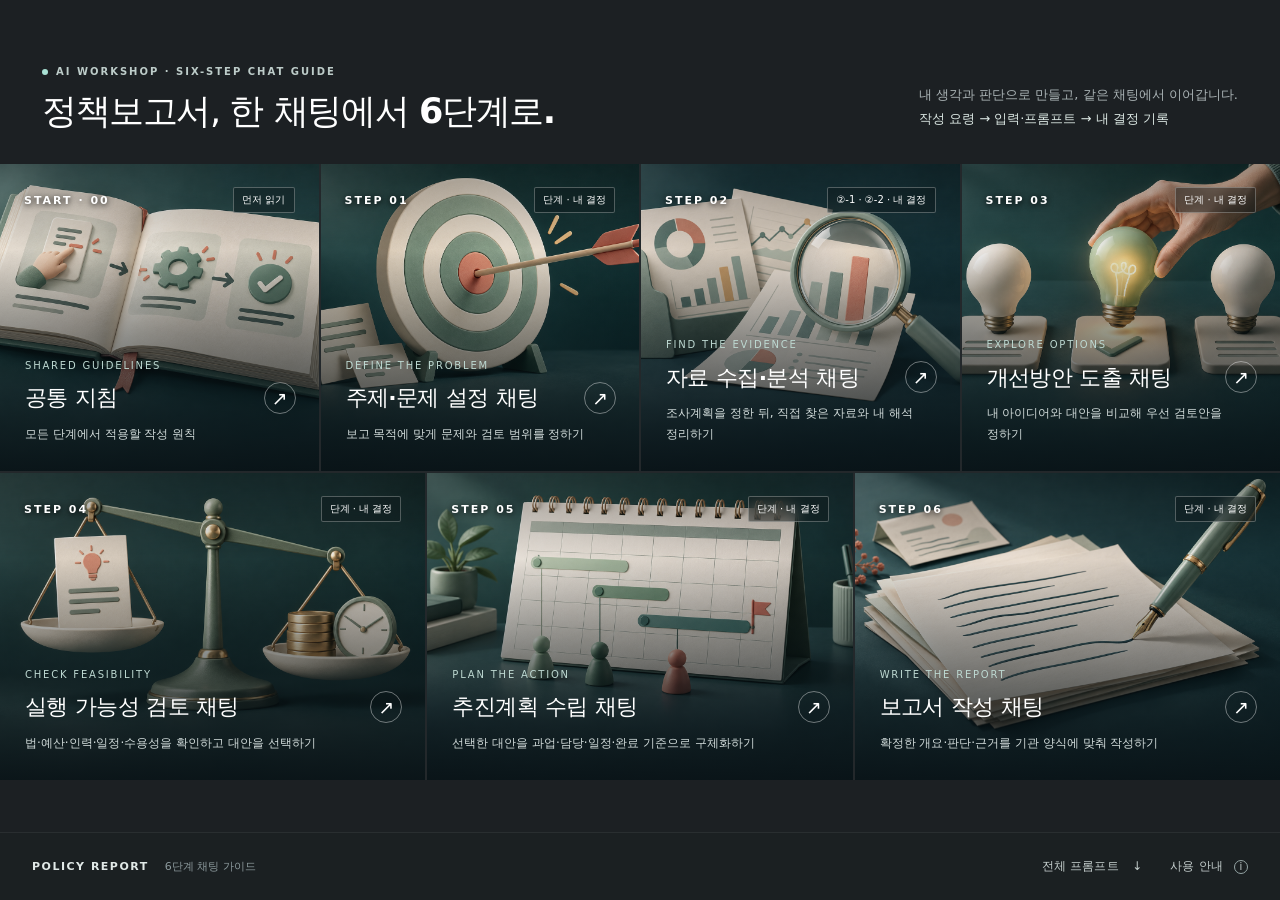
==== index.html @ f8985207 "Add separate writing guidance and prompt entry screens" ====
<!DOCTYPE html>
<!-- Adapted from Multiverse by HTML5 UP | html5up.net | @ajlkn. CC BY 3.0.
     Modified for Korean policy-report prompt learning: custom accessible dialogs and copy controls. -->
<html lang="ko">
<head>
  <meta charset="utf-8">
  <meta name="viewport" content="width=device-width, initial-scale=1">
  <meta name="theme-color" content="#1c2023">
  <meta name="description" content="문제 설정부터 실행 가능성 검토와 보고서 작성까지. 한 AI 채팅에서 내 생각과 판단을 이어가는 6단계 실습 프롬프트.">
  <title>정책보고서, 한 채팅에서 6단계로 | AI 실습 프롬프트</title>
  <link rel="stylesheet" href="assets/css/guide.css">
  <script src="assets/js/prompts.js" defer></script>
  <script src="assets/js/writing-guides.js" defer></script>
  <script src="assets/js/prompt-builder.js" defer></script>
  <script src="assets/js/guide.js" defer></script>
</head>
<body>
  <a class="skip-link" href="#main">단계 목록으로 바로가기</a>
  <div id="wrapper">
    <header class="intro">
      <div><p class="eyebrow"><span class="green-dot"></span> AI WORKSHOP · SIX-STEP CHAT GUIDE</p>
      <h1>정책보고서, <span>한 채팅에서 6단계로.</span></h1></div>
      <p class="intro-note">내 생각과 판단으로 만들고, 같은 채팅에서 이어갑니다.<br><strong>작성 요령 → 입력·프롬프트 → 내 결정 기록</strong></p>
    </header>
    <main id="main" class="gallery" aria-label="공통 지침과 보고서 작성 6단계"></main>
    <noscript><div class="noscript">단계별 창을 열려면 JavaScript를 켜주세요. <a href="prompts.txt">전체 프롬프트 읽기</a></div></noscript>
    <footer id="header" class="bottom-bar">
      <a class="brand" href="./index.html"><strong>POLICY REPORT</strong><span>6단계 채팅 가이드</span></a>
      <nav aria-label="자료 메뉴"><a href="prompts.txt" download>전체 프롬프트 <span aria-hidden="true">↓</span></a><button type="button" id="help-button">사용 안내 <span class="info-icon" aria-hidden="true">i</span></button></nav>
    </footer>
  </div>

  <dialog id="prompt-dialog" aria-labelledby="dialog-title" aria-describedby="dialog-description">
    <div class="dialog-layout">
      <div class="dialog-main">
        <header class="dialog-heading"><div class="dialog-identity"><img id="dialog-image" class="dialog-thumbnail" alt=""><div><p id="dialog-kicker" class="modal-kicker"></p><h2 id="dialog-title" tabindex="-1"></h2><p id="dialog-description" class="step-description"></p></div></div><button type="button" class="close-button" id="close-prompt" aria-label="프롬프트 창 닫기">×</button></header>
        <div class="dialog-scroll" id="dialog-scroll">
          <div class="view-tabs" id="view-tabs" role="tablist" aria-label="단계 진행 화면"></div>
          <div class="prompt-tabs process-tabs" id="prompt-tabs" role="group" aria-label="자료 수집·분석 과정"></div>
          <section class="guide-panel" id="guide-panel" role="tabpanel" aria-labelledby="view-guide-tab" hidden>
            <div class="guide-scroll" id="guide-scroll">
              <div class="guide-goal"><span class="guide-goal-icon" aria-hidden="true">◎</span><div><h3 id="guide-title" tabindex="-1">이 단계에서 할 일</h3><p id="guide-goal"></p></div></div>
              <div class="guide-grid"><section class="guide-rules-section" aria-labelledby="guide-rules-title"><h3 id="guide-rules-title">이렇게 작성하세요</h3><ol id="guide-rules" class="guide-rules"></ol></section><section class="guide-examples" aria-labelledby="guide-examples-title"><div class="guide-example-heading"><h3 id="guide-examples-title">예시로 이해하기</h3><span>교육용 예시</span></div><div id="guide-examples"></div></section></div>
              <div class="guide-check"><h3>다음으로 가기 전 확인</h3><ul id="guide-checkpoints"></ul><p><strong>내가 결정할 것</strong> <span id="dialog-decision"></span></p></div>
            </div>
            <div class="guide-action-bar"><div class="guide-preparations"><h4>준비하면 좋은 자료·정보</h4><ul id="guide-preparation-list"></ul></div><div class="guide-start"><p>위의 입력 탭으로 바로 이동할 수도 있습니다.</p><button type="button" id="start-writing" class="generate-button">이해했어요, 입력 시작하기 <span aria-hidden="true">→</span></button></div></div>
          </section>
          <section class="prompt-panel" id="prompt-panel" role="tabpanel" tabindex="0" hidden>
            <div class="prompt-toolbar"><div><h3 id="prompt-title" tabindex="-1"></h3><p id="prompt-instruction"></p></div><button type="button" id="review-guide" class="review-guide">작성 요령 다시 보기 <span aria-hidden="true">↗</span></button></div>
            <div class="prompt-workspace">
              <form id="prompt-form" class="prompt-form" novalidate>
                <div class="input-scroll" id="input-scroll" tabindex="0" role="region" aria-label="사용자 입력 항목">
                  <details class="preparation-panel" id="preparation-panel">
                    <summary id="preparation-title">준비할 자료·정보</summary>
                    <ul id="preparation-list"></ul>
                    <p>필요한 자료는 진행 중인 AI 채팅에 직접 올려주세요. 이전 단계는 같은 채팅의 앞선 대화를 이어서 활용합니다.</p>
                  </details>
                  <div class="builder-heading"><h4>내 정보 입력</h4><span id="input-progress"></span></div>
                  <p class="builder-hint" id="input-help">각 항목을 입력하세요. 아직 모르면 ‘확인 필요’, 해당하지 않으면 ‘해당 없음’을 적어주세요.</p>
                  <div id="prompt-fields" class="prompt-fields"></div>
                  <button type="button" id="add-record" class="record-add" hidden>+ 자료 추가</button>
                </div>
                <div class="input-footer">
                  <div class="generate-actions"><p>입력 내용은 단계 이동 시 유지되며,<br>페이지를 새로고침하거나 닫으면 초기화됩니다.</p><button type="submit" id="generate-prompt" class="generate-button">프롬프트 생성 <span aria-hidden="true">→</span></button></div>
                  <p id="generation-status" class="generation-status" role="status" aria-live="polite"></p>
                </div>
              </form>
              <section class="prompt-output" aria-labelledby="output-title">
                <div class="output-toolbar"><div><h4 id="output-title" tabindex="-1">프롬프트</h4><p id="output-hint"></p></div><button type="button" id="copy-prompt" class="copy-button"><span aria-hidden="true">▣</span> 프롬프트 복사</button></div>
                <pre id="prompt-text" tabindex="0" aria-label="프롬프트 본문"></pre>
                <p class="copy-status" id="copy-status" role="status" aria-live="polite"></p>
              </section>
            </div>
          </section>
        </div>
        <footer class="dialog-navigation"><button type="button" id="prev-step">← 이전 단계</button><span id="step-count"></span><button type="button" id="next-step">다음 단계 →</button></footer>
      </div>
    </div>
  </dialog>

  <dialog id="help-dialog" aria-labelledby="help-title">
    <header class="help-heading"><div><p class="modal-kicker">HOW TO USE</p><h2 id="help-title">이렇게 사용하세요.</h2></div><button type="button" class="close-button" id="close-help" aria-label="사용 안내 닫기">×</button></header>
    <div class="help-content"><ol>
      <li><strong>작성 요령과 예시부터 확인하기</strong><p>단계 카드를 열면 ‘작성 요령’ 화면이 나옵니다. 원칙과 교육용 예시, 준비자료를 확인하고 ‘입력 시작하기’를 누르세요. 상단의 ‘입력·프롬프트’ 탭으로 바로 이동할 수도 있습니다.</p></li>
      <li><strong>내 정보로 프롬프트 생성하기</strong><p>‘입력·프롬프트’에서 이번 단계에 필요한 내 생각·판단을 입력합니다. ‘프롬프트 생성’을 누르면 공통 지침과 입력 내용을 반영한 본문이 완성됩니다. 작성 요령을 다시 보거나 다른 탭으로 이동해도 입력과 생성 결과는 유지됩니다.</p></li>
      <li><strong>처음부터 끝까지 같은 AI 채팅에서 사용하기</strong><p>1단계부터 시작한 하나의 AI 채팅에 각 단계의 완성된 프롬프트를 순서대로 붙여 넣고, 필요한 자료를 직접 첨부합니다. 입력 내용을 고쳤다면 다시 생성하세요.</p></li>
      <li><strong>2단계는 같은 채팅에서 두 과정으로</strong><p>먼저 ‘②-1 조사계획 수립’으로 자료 목록과 우선순위를 정합니다. 실제 자료 검색·원문 확인·첫 해석은 직접 수행하세요. 이후 ‘②-2 조사·해석 결과 정리’에서 자료별로 입력하고 ‘자료 추가’로 입력 묶음을 늘릴 수 있습니다. 두 프롬프트는 2단계의 같은 AI 채팅에서 순서대로 사용합니다.</p></li>
      <li><strong>AI 답변을 읽고 내 결정 기록하기</strong><p>같은 카드의 ‘내 결정 기록’ 탭에서 선택·확정한 사항과 이유, 수정·제외 사항, 보류·추가 확인 사항을 적습니다. 생성한 결정문을 진행 중인 AI 채팅에 붙여 넣어 ‘단계 결과 요약’을 갱신하세요.</p></li>
      <li><strong>같은 채팅에서 다음 단계로 이어가기</strong><p>다음 단계 프롬프트도 진행 중인 채팅에 붙여 넣습니다. AI는 앞선 대화와 첨부자료, 내가 확정한 결정을 바탕으로 이어서 작업합니다. 대화에서 확인할 수 없는 내용은 필요한 부분만 질문하도록 안내합니다.</p></li>
    </ol>
    <div class="help-example"><strong>내 결정 예시</strong><p><em>핵심정보 요약표를 우선 검토하되, 기존 게시 양식의 수정 가능 여부는 확인 필요로 남긴다.</em></p></div>
    <p class="help-small">‘단계 결과 요약’은 ① 내가 확정한 사항 ② 검토안·AI 제안 ③ 근거와 출처 ④ 미결 사항으로 구분합니다. 방안을 선택했다는 것과 그 효과·비용·실행 조건을 확인했다는 것은 구분해 기록하세요.</p>
    <p class="help-small">입력은 각자의 현재 페이지 안에서만 유지됩니다. 새로고침하거나 페이지를 닫으면 초기화되므로 필요한 본문은 따로 복사해 두세요. 이 사이트는 입력 내용을 서버로 보내거나 AI 답변을 직접 생성하지 않습니다. ‘전체 프롬프트’ 다운로드는 입력 전 기본 템플릿입니다.</p>
    <div class="credits">Design adapted from <a href="https://html5up.net/multiverse" target="_blank" rel="noopener noreferrer">Multiverse · HTML5 UP</a> · <a href="LICENSE.txt" target="_blank" rel="noopener">CC BY 3.0</a><br>단계별 일러스트: AI 생성 이미지. 6단계 입력·생성·결정 기록·복사 기능을 추가했습니다.</div></div>
  </dialog>
</body>
</html>
---- assets/css/guide.css ----
/* Multiverse by HTML5 UP (CC BY 3.0) adapted for policy-report teaching. */
:root{color-scheme:dark;--bg:#1c2023;--accent:#a9e1d4;--ink:#202d31;--muted:#58656b;--line:#dfe5e3;--paper:#f5f7f5;--footer:68px;font-family:Pretendard,"Noto Sans KR","Malgun Gothic",system-ui,sans-serif;font-synthesis:none}
*{box-sizing:border-box}html{scroll-behavior:smooth}body{margin:0;background:var(--bg);color:#fff;padding-bottom:var(--footer)}body.modal-open{overflow:hidden}button,a{-webkit-tap-highlight-color:transparent}button{font:inherit;cursor:pointer}a{color:inherit;text-decoration:none}button:focus-visible,a:focus-visible,[tabindex]:focus-visible{outline:3px solid #3aaf96;outline-offset:5px}button:disabled{cursor:default;opacity:.35}.skip-link{position:fixed;top:-100px;left:12px;background:#fff;color:#111;padding:14px;z-index:100}.skip-link:focus{top:12px}.intro{min-height:164px;padding:34px 42px 32px;display:flex;justify-content:space-between;align-items:flex-end;gap:30px}.eyebrow{margin:0 0 13px;font-size:10px;letter-spacing:2px;font-weight:650;display:flex;align-items:center;gap:8px;color:#bdccc9}.green-dot{width:6px;height:6px;border-radius:50%;background:var(--accent)}h1{font-size:35px;line-height:1.2;letter-spacing:-1.4px;font-weight:450;margin:0}h1 span{font-weight:750}.intro-note{font-size:13px;line-height:1.85;color:#abb4b6;margin:0 0 1px;word-break:keep-all}.intro-note strong{color:#dce8e4;font-weight:500}.gallery{display:grid;grid-template-columns:repeat(4,minmax(0,1fr));gap:2px;background:#23282b}.thumb{position:relative;min-width:0;height:clamp(265px,23vw,360px);overflow:hidden;margin:0;background:#364b4f}.thumb:nth-last-child(-n+2){grid-column:span 2;height:clamp(265px,23vw,340px)}.card-link{position:relative;display:block;width:100%;height:100%;overflow:hidden}.card-image{width:100%;height:100%;object-fit:cover;display:block;transition:transform .65s ease,filter .5s;filter:saturate(.75)}.card-link:after{content:"";position:absolute;inset:0;background:linear-gradient(180deg,rgba(0,0,0,.35),rgba(0,0,0,.06) 28%,rgba(8,17,21,.44) 56%,rgba(8,17,21,.92));pointer-events:none}.card-link:hover .card-image,.card-link:focus-visible .card-image{transform:scale(1.045);filter:saturate(1)}.card-link:focus-visible{outline-offset:-5px;outline-color:#b9fff1}.card-top{position:absolute;inset:23px 24px auto;display:flex;justify-content:space-between;align-items:center;z-index:1}.card-step{font-size:11px;font-weight:600;letter-spacing:2px;color:#fff;text-shadow:0 1px 6px #000}.prompt-count{font-size:10px;color:#fff;background:rgba(13,23,27,.4);border:1px solid #ffffff45;padding:5px 8px;border-radius:2px;backdrop-filter:blur(8px)}.card-content{position:absolute;left:25px;right:23px;bottom:27px;z-index:1}.card-subtitle{font-size:10px;letter-spacing:1.8px;font-weight:500;color:#bdd8d1;margin:0 0 11px}.card-title-row{display:flex;align-items:flex-end;justify-content:space-between;gap:8px}.card-title-row h2{font-size:22px;letter-spacing:-.6px;font-weight:650;line-height:1.45;margin:0;word-break:keep-all}.card-arrow{display:flex;align-items:center;justify-content:center;border:1px solid #ffffff66;width:32px;height:32px;flex:0 0 32px;border-radius:50%;font-size:19px;transition:background .2s,transform .2s}.card-link:hover .card-arrow{background:#ffffff22;transform:translateX(2px)}.card-description{color:#d1dbda;font-size:12px;margin:10px 0 0;line-height:1.7;word-break:keep-all}.bottom-bar{position:fixed;bottom:0;left:0;right:0;height:var(--footer);padding:0 32px;background:rgba(28,32,35,.97);backdrop-filter:blur(12px);z-index:3;display:flex;justify-content:space-between;align-items:center;gap:18px;border-top:1px solid #ffffff10}.brand{display:flex;gap:16px;align-items:center;font-size:11px;letter-spacing:1.5px}.brand strong{font-weight:600;color:#e1e9e7}.brand span{font-size:11px;color:#8d9b9e;letter-spacing:0}.bottom-bar nav{display:flex;gap:28px;align-items:center}.bottom-bar nav a,.bottom-bar button{font-size:12px;letter-spacing:.2px;background:none;border:0;color:#c5cfce;padding:12px 0}.bottom-bar a:hover,.bottom-bar button:hover{color:var(--accent)}.bottom-bar nav a span{margin-left:9px}.info-icon{display:inline-flex;width:14px;height:14px;border:1px solid #95a5a5;border-radius:50%;align-items:center;justify-content:center;font-size:10px;margin-left:7px}.noscript{padding:30px}.noscript a{text-decoration:underline}
dialog{border:0;padding:0;color:var(--ink);background:var(--paper);max-width:none;max-height:none;box-shadow:0 24px 100px #0008;color-scheme:light}dialog::backdrop{background:rgba(8,14,17,.8);backdrop-filter:blur(7px)}#prompt-dialog{width:min(1100px,calc(100vw - 56px));height:min(850px,calc(100dvh - 70px));border-radius:4px}.dialog-layout{display:grid;grid-template-columns:245px minmax(0,1fr);height:100%;overflow:hidden}.step-aside{position:relative;color:#fff;background:#123b3f;overflow:hidden}.step-aside:after{content:"";position:absolute;inset:0;background:linear-gradient(180deg,#0c212733,transparent 35%,transparent 60%,#0c2127a6)}.step-aside img{width:100%;height:100%;object-fit:contain;position:absolute}.aside-inner{position:relative;z-index:1;display:flex;flex-direction:column;height:100%;padding:36px 29px}.aside-inner .eyebrow{color:#fff}.aside-number{font-family:Georgia,serif;font-size:116px;line-height:1.1;font-weight:400;letter-spacing:-7px;opacity:.94;margin-top:28px}.aside-tagline{margin-top:auto;font-size:24px;letter-spacing:-.7px;line-height:1.65;font-weight:600}.aside-rule{width:32px;height:1px;background:#9ad0c4;margin:6px 0 18px}.aside-hint{font-size:12px;line-height:1.9;color:#cee1dc;margin:0}.dialog-main{display:flex;flex-direction:column;min-width:0;min-height:0}.dialog-heading{display:flex;justify-content:space-between;gap:20px;padding:29px 34px 22px;border-bottom:1px solid var(--line);background:#fff}.modal-kicker{margin:0 0 8px;color:#3a7e71;font-size:10px;letter-spacing:1.6px;font-weight:700}.dialog-heading h2,.help-heading h2{font-size:25px;letter-spacing:-1px;line-height:1.4;margin:0;word-break:keep-all}.close-button{border:0;background:transparent;font-size:32px;color:#6a7779;font-weight:300;line-height:1;width:40px;height:40px;flex-shrink:0;margin:-3px -10px 0 0;border-radius:50%}.close-button:hover{background:#edf2ef;color:#182e29}.dialog-scroll{padding:24px 34px 12px;overflow:auto;flex:1;min-height:0;scrollbar-width:thin;scrollbar-color:#b8c8c1 transparent}.step-description{margin:0 0 19px;line-height:1.8;font-size:13px;word-break:keep-all;color:#536461}.learning-note{border-left:2px solid #7ba99c;padding-left:15px;margin-bottom:26px}.learning-note>div+div{margin-top:9px}.learning-note span{display:block;color:#367567;font-size:10px;font-weight:750;margin-bottom:3px}.learning-note p{font-size:12px;line-height:1.7;margin:0;color:#53615e;word-break:keep-all}.prompt-tabs{display:flex;gap:5px;flex-wrap:wrap;margin-bottom:10px}.prompt-tabs:empty{display:none}.prompt-tabs button{border:1px solid #d9e2dd;border-radius:4px 4px 0 0;padding:9px 12px;font-size:11px;color:#65756f;background:transparent;line-height:1.5}.prompt-tabs button[aria-selected=true]{background:#23594e;border-color:#23594e;color:#fff}.prompt-panel{background:#fff;border:1px solid #dbe3df;border-radius:5px;overflow:hidden}.prompt-toolbar{display:flex;align-items:center;justify-content:space-between;padding:17px 19px;gap:16px;background:#fff;border-bottom:1px solid #e3e9e6}.prompt-toolbar h3{font-size:13px;margin:0 0 5px;line-height:1.5}.prompt-toolbar p{font-size:11px;margin:0;color:#5f6e65;line-height:1.6}.prompt-toolbar code{color:#226b59;font-family:inherit}.copy-button{display:inline-flex;align-items:center;gap:7px;white-space:nowrap;background:#245c50;color:#fff;font-size:12px;font-weight:600;border:0;border-radius:4px;padding:12px 13px;min-height:42px}.copy-button:hover{background:#19493e}.copy-button.copied{background:#e0f2e8;color:#205744}pre{white-space:pre-wrap;overflow-wrap:anywhere;word-break:keep-all;font-family:Pretendard,"Malgun Gothic",system-ui,sans-serif;font-size:13px;line-height:1.95;padding:20px 23px;margin:0;color:#33443f;tab-size:2;user-select:text}.copy-status{min-height:16px;font-size:11px;color:#276a56;margin:9px 0 0;line-height:1.7}.dialog-navigation{display:flex;align-items:center;justify-content:space-between;gap:10px;padding:16px 29px;border-top:1px solid var(--line);background:#fff}.dialog-navigation button{padding:9px 5px;background:none;border:0;color:#345e53;font-size:12px;font-weight:600}.dialog-navigation span{font-size:10px;letter-spacing:1px;color:#5f6e65}#help-dialog{width:min(620px,calc(100vw - 32px));max-height:calc(100dvh - 40px);border-radius:4px;overflow:auto}.help-heading{display:flex;justify-content:space-between;padding:30px 34px 23px;border-bottom:1px solid var(--line);background:#fff}.help-content{padding:15px 34px 28px}.help-content ol{padding-left:20px}.help-content li{padding-left:8px;margin:23px 0;font-size:14px}.help-content li::marker{color:#4e8b79}.help-content li p{font-size:13px;line-height:1.8;margin:7px 0;color:#61716a;word-break:keep-all}.help-example{background:#e6eeea;border-left:2px solid #679b88;padding:16px;font-size:12px;line-height:1.8}.help-example p{margin:6px 0 0}.help-example em{font-style:normal;color:#346c59}.help-small{font-size:12px;line-height:1.8;color:#5f6e65}.credits{border-top:1px solid var(--line);margin-top:22px;padding-top:18px;font-size:10px;color:#5f6e65;line-height:1.9}.credits a{text-decoration:underline;text-underline-offset:3px}
@media(min-width:1750px){.gallery{grid-template-columns:repeat(5,minmax(0,1fr))}.thumb,.thumb:nth-last-child(-n+2){grid-column:span 1;height:clamp(320px,23vw,420px)}}
@media(max-width:1099px){.gallery{grid-template-columns:repeat(2,minmax(0,1fr))}.thumb,.thumb:nth-last-child(-n+2){grid-column:span 1;height:310px}.intro{padding:29px 28px}.intro-note{max-width:240px;font-size:12px}h1{font-size:29px}.dialog-layout{grid-template-columns:190px minmax(0,1fr)}.aside-inner{padding:30px 23px}.aside-number{font-size:100px}.aside-tagline{font-size:21px}.dialog-heading{padding:24px}.dialog-scroll{padding:22px 24px 12px}.dialog-heading h2{font-size:22px}.prompt-toolbar{align-items:flex-start;gap:10px;flex-direction:column}.copy-button{align-self:flex-end}}
@media(max-width:700px){:root{--footer:62px}.intro{min-height:170px;padding:26px 23px;display:block}.eyebrow{font-size:9px;letter-spacing:1.5px}h1{font-size:28px}.intro-note{margin-top:15px;max-width:none;font-size:11px}.intro-note br{display:none}.intro-note strong{display:block}.thumb,.thumb:nth-last-child(-n+2){height:255px}.card-top{inset:18px 17px auto}.card-step{font-size:10px}.prompt-count{font-size:9px;padding:4px 6px}.card-content{left:18px;right:17px;bottom:22px}.card-title-row h2{font-size:19px}.card-description{font-size:11px}.card-subtitle{font-size:9px;margin-bottom:9px;letter-spacing:1px}.card-arrow{width:25px;height:25px;flex-basis:25px;font-size:15px}.bottom-bar{padding:0 20px}.brand{font-size:10px;letter-spacing:1px}.brand span{display:none}.bottom-bar nav{gap:18px}.bottom-bar nav a,.bottom-bar button{font-size:10px}.info-icon{display:none}#prompt-dialog{width:100vw;height:100dvh;max-width:100vw;margin:0;border-radius:0}.dialog-layout{display:block}.step-aside{display:none}.dialog-main{height:100%}.dialog-heading{padding:22px 22px 19px}.dialog-heading h2{font-size:22px}.dialog-scroll{padding:20px 20px 10px}.step-description{font-size:12px}.learning-note{margin-bottom:22px}.prompt-toolbar{padding:16px;flex-direction:row;align-items:center}.prompt-toolbar h3{font-size:12px}.prompt-toolbar p{font-size:10px}.copy-button{font-size:11px;padding:10px;gap:4px}.copy-button>span{display:none}pre{font-size:12px;padding:18px 16px;line-height:1.95}.prompt-tabs button{font-size:10px;padding:8px}.dialog-navigation{padding:12px 20px;padding-bottom:max(12px,env(safe-area-inset-bottom))}.help-heading{padding:25px}.help-content{padding:10px 25px 23px}}
@media(max-width:440px){.gallery{grid-template-columns:1fr}.thumb,.thumb:nth-last-child(-n+2){height:275px}.card-title-row h2{font-size:24px}.card-content{left:25px;right:25px;bottom:26px}.card-top{inset:24px 25px auto}.card-description{font-size:12px}.card-arrow{width:32px;height:32px;flex-basis:32px}.prompt-toolbar{flex-wrap:wrap}.copy-button{margin-left:auto}.dialog-heading h2{font-size:20px}}
@media(prefers-reduced-motion:reduce){html{scroll-behavior:auto}*,*:before,*:after{transition:none!important}}

/* 항목 입력 → 생성 → 복사 */
[hidden]{display:none!important}
.prompt-form{margin:0;background:#f6f9f7;border-bottom:1px solid var(--line)}
.input-scroll{padding:22px 23px}
.input-footer{padding:16px 23px 12px;background:#f6f9f7;border-top:1px solid var(--line)}
.builder-heading{display:flex;align-items:center;justify-content:space-between;gap:12px}
.builder-heading h4,.output-toolbar h4{margin:0;font-size:13px;line-height:1.6;color:#264e43}
.builder-heading>span{font-size:11px;color:#5c756b;white-space:nowrap}
.builder-hint{margin:8px 0 22px;font-size:12px;line-height:1.8;color:#5b6e65;word-break:keep-all}
.prompt-fields{display:grid;gap:20px}
.prompt-field{min-width:0}
.prompt-field label{display:block;margin-bottom:8px;font-size:12px;font-weight:700;color:#334f43;line-height:1.6}
.prompt-input{display:block;width:100%;max-width:100%;min-height:90px;padding:12px 14px;border:1px solid #bdcec4;border-radius:5px;background:#fff;color:#263f34;font:inherit;font-size:13px;line-height:1.8;resize:vertical}
.prompt-input::placeholder{color:#829188;font-size:12px}
.prompt-input:focus-visible{outline:3px solid #73b6a4;outline-offset:2px;border-color:#357c66}
.prompt-input[aria-invalid=true]{border-color:#b04b37;background:#fffaf8}
.field-hint,.field-error{margin:7px 0 0;font-size:11px;line-height:1.7;word-break:keep-all}
.field-hint{color:#5d7468}.field-error{color:#a33a25}
.generate-actions{display:flex;align-items:center;justify-content:space-between;gap:16px}
.generate-actions p{margin:0;font-size:10px;line-height:1.8;color:#65776d;word-break:keep-all}
.generate-button{display:inline-flex;align-items:center;justify-content:center;gap:14px;flex-shrink:0;border:0;border-radius:5px;padding:13px 18px;min-height:46px;background:#245c50;color:#fff;font-size:13px;font-weight:700}
.generate-button:hover{background:#19493e}
.generation-status{min-height:18px;margin:12px 0 0;color:#276a56;font-size:11px;line-height:1.7}
.generation-status.is-error{color:#a33a25}
.output-toolbar{display:flex;align-items:center;justify-content:space-between;gap:16px;padding:20px 23px 15px;border-bottom:1px solid #e3e9e6;background:#fff}
.output-toolbar p{margin:5px 0 0;font-size:11px;line-height:1.7;color:#5f6e65;word-break:keep-all}
.output-toolbar .copy-button{align-self:center}
.prompt-output .copy-status{margin:0;padding:10px 23px;border-top:1px solid var(--line);background:#fff}
#output-title{scroll-margin-top:18px}
@media(max-width:700px){.input-scroll{padding:20px 16px}.input-footer{padding:14px 16px 10px}.output-toolbar{padding:18px 16px}.prompt-input{font-size:16px}.prompt-input::placeholder{font-size:12px}.builder-hint{font-size:11px}}
@media(max-width:440px){.generate-actions{align-items:stretch;flex-direction:column;gap:12px}.generate-button{width:100%}.output-toolbar{align-items:flex-start;flex-direction:column;gap:12px}.output-toolbar .copy-button{align-self:flex-end}.builder-heading h4{font-size:12px}}

/* 넓은 화면: 입력과 템플릿을 나란히 보며 각각 스크롤합니다. */
@media(min-width:900px){
  #prompt-dialog{width:min(1680px,calc(100vw - 48px));height:min(980px,calc(100dvh - 40px))}
  .dialog-layout{grid-template-columns:180px minmax(0,1fr)}
  .aside-inner{padding:28px 22px}.aside-number{font-size:92px}.aside-tagline{font-size:21px}
  .dialog-heading{padding:20px 26px 18px;flex-shrink:0}
  .dialog-heading h2{font-size:24px}.modal-kicker{margin-bottom:6px}
  .dialog-scroll{display:flex;flex-direction:column;gap:0;padding:16px 22px;overflow:hidden;min-height:0;min-width:0}
  .step-description{margin-bottom:10px;font-size:12px;flex-shrink:0}
  .learning-note{display:grid;grid-template-columns:1fr 1fr;gap:20px;margin-bottom:14px;padding-left:12px;flex-shrink:0}
  .learning-note>div+div{margin-top:0}
  .learning-note p{font-size:11px;line-height:1.65}
  .prompt-tabs{flex-shrink:0;margin-bottom:8px}
  .prompt-panel{display:flex;flex-direction:column;flex:1;min-height:0;min-width:0}
  .prompt-toolbar{flex-shrink:0;padding:13px 18px}
  .prompt-workspace{display:grid;grid-template-columns:minmax(0,1fr) minmax(0,1fr);flex:1;min-height:0;min-width:0;overflow:hidden}
  .prompt-panel.is-readonly .prompt-workspace{grid-template-columns:minmax(0,1fr)}
  .prompt-form{display:flex;flex-direction:column;min-width:0;min-height:0;overflow:hidden;border-bottom:0;border-right:1px solid var(--line)}
  .input-scroll{flex:1;min-height:0;overflow:auto;padding:20px;scrollbar-width:thin;scrollbar-color:#b8c8c1 transparent;overscroll-behavior:contain}
  .input-footer{flex-shrink:0;padding:14px 20px 10px}
  .builder-hint{font-size:11px;margin:8px 0 18px}
  .prompt-fields{gap:18px}
  .prompt-input{min-height:90px}
  .generate-actions{gap:10px;flex-wrap:wrap}
  .generate-actions p{flex:1 1 170px}
  .generate-button{padding:12px 15px}
  .generation-status{margin-top:8px}
  .prompt-output{display:flex;flex-direction:column;min-width:0;min-height:0;overflow:hidden}
  .output-toolbar{flex-shrink:0;padding:16px 20px;align-items:flex-start;gap:12px}
  .output-toolbar .copy-button{flex-shrink:0;align-self:flex-start}
  .output-toolbar p{font-size:11px}
  #prompt-text{flex:1;min-height:0;overflow:auto;padding:20px;scrollbar-width:thin;scrollbar-color:#b8c8c1 transparent;overscroll-behavior:contain}
  .prompt-output .copy-status{flex-shrink:0;padding:9px 20px;min-height:34px}
  .dialog-navigation{flex-shrink:0;padding:12px 24px}
}
@media(max-width:1399px){
  #prompt-dialog .step-aside{display:none}
  #prompt-dialog .dialog-layout{grid-template-columns:minmax(0,1fr)}
}
/* 높이가 낮아도 두 작업 영역과 버튼이 눌려 사라지지 않게 합니다. */
@media(min-width:900px) and (max-height:740px){
  .dialog-scroll{overflow:auto}
  .prompt-panel{flex:1 0 380px;min-height:380px}
}

/* 공통 카드와 6단계를 기존 이미지 격자에 맞춰 균형 있게 배치합니다. */
@media(min-width:1100px){
  .gallery{grid-template-columns:repeat(12,minmax(0,1fr))}
  .gallery .thumb{grid-column:span 3;height:clamp(290px,24vw,390px)}
  .gallery .thumb:nth-child(n+5){grid-column:span 4}
}
@media(min-width:441px) and (max-width:1099px){
  .gallery .thumb:first-child{grid-column:span 2;height:240px}
  .gallery .thumb:first-child .card-image{object-position:center 44%}
}
.preparation-panel{border:1px solid #d2dfd8;border-radius:5px;background:#edf3ed;margin-bottom:20px;font-size:12px;color:#425e53}
.preparation-panel summary{padding:13px 15px;cursor:pointer;color:#285a49;font-weight:650;line-height:1.6}
.preparation-panel summary:focus-visible{outline:3px solid #3aaf96;outline-offset:2px}
.preparation-panel ul{padding:0 18px 0 32px;margin:0 0 12px;line-height:1.8;word-break:keep-all}
.preparation-panel li+li{margin-top:7px}
.preparation-panel p{padding:0 15px 14px;margin:0;font-size:11px;line-height:1.7;color:#65776e}

/* 직접 조사한 자료를 원문 정보와 해석별로 묶어 입력합니다. */
.research-record{min-width:0;margin:0;padding:15px;border:1px solid #c7d8ce;border-radius:7px;background:#eef4ef;display:grid;gap:18px}
.research-record legend{padding:0 7px;font-size:13px;font-weight:750;color:#285b49}
.record-remove{justify-self:end;border:1px solid #bbcfc3;border-radius:4px;background:#fff;padding:7px 10px;color:#596d62;font-size:11px}
.record-remove:hover:not(:disabled){border-color:#a66755;color:#94422d;background:#fff8f4}
.record-add{width:100%;margin-top:18px;border:1px dashed #6d9d88;border-radius:5px;background:#e7f1e9;padding:13px;color:#285b49;font-size:13px;font-weight:700}
.record-add:hover{background:#dcece0}
.field-section-title{margin:0;font-size:13px;font-weight:750;color:#285b49;border-bottom:1px solid #d2dfd7;padding-bottom:10px}
@media(max-width:700px){.research-record{padding:12px;gap:17px}}
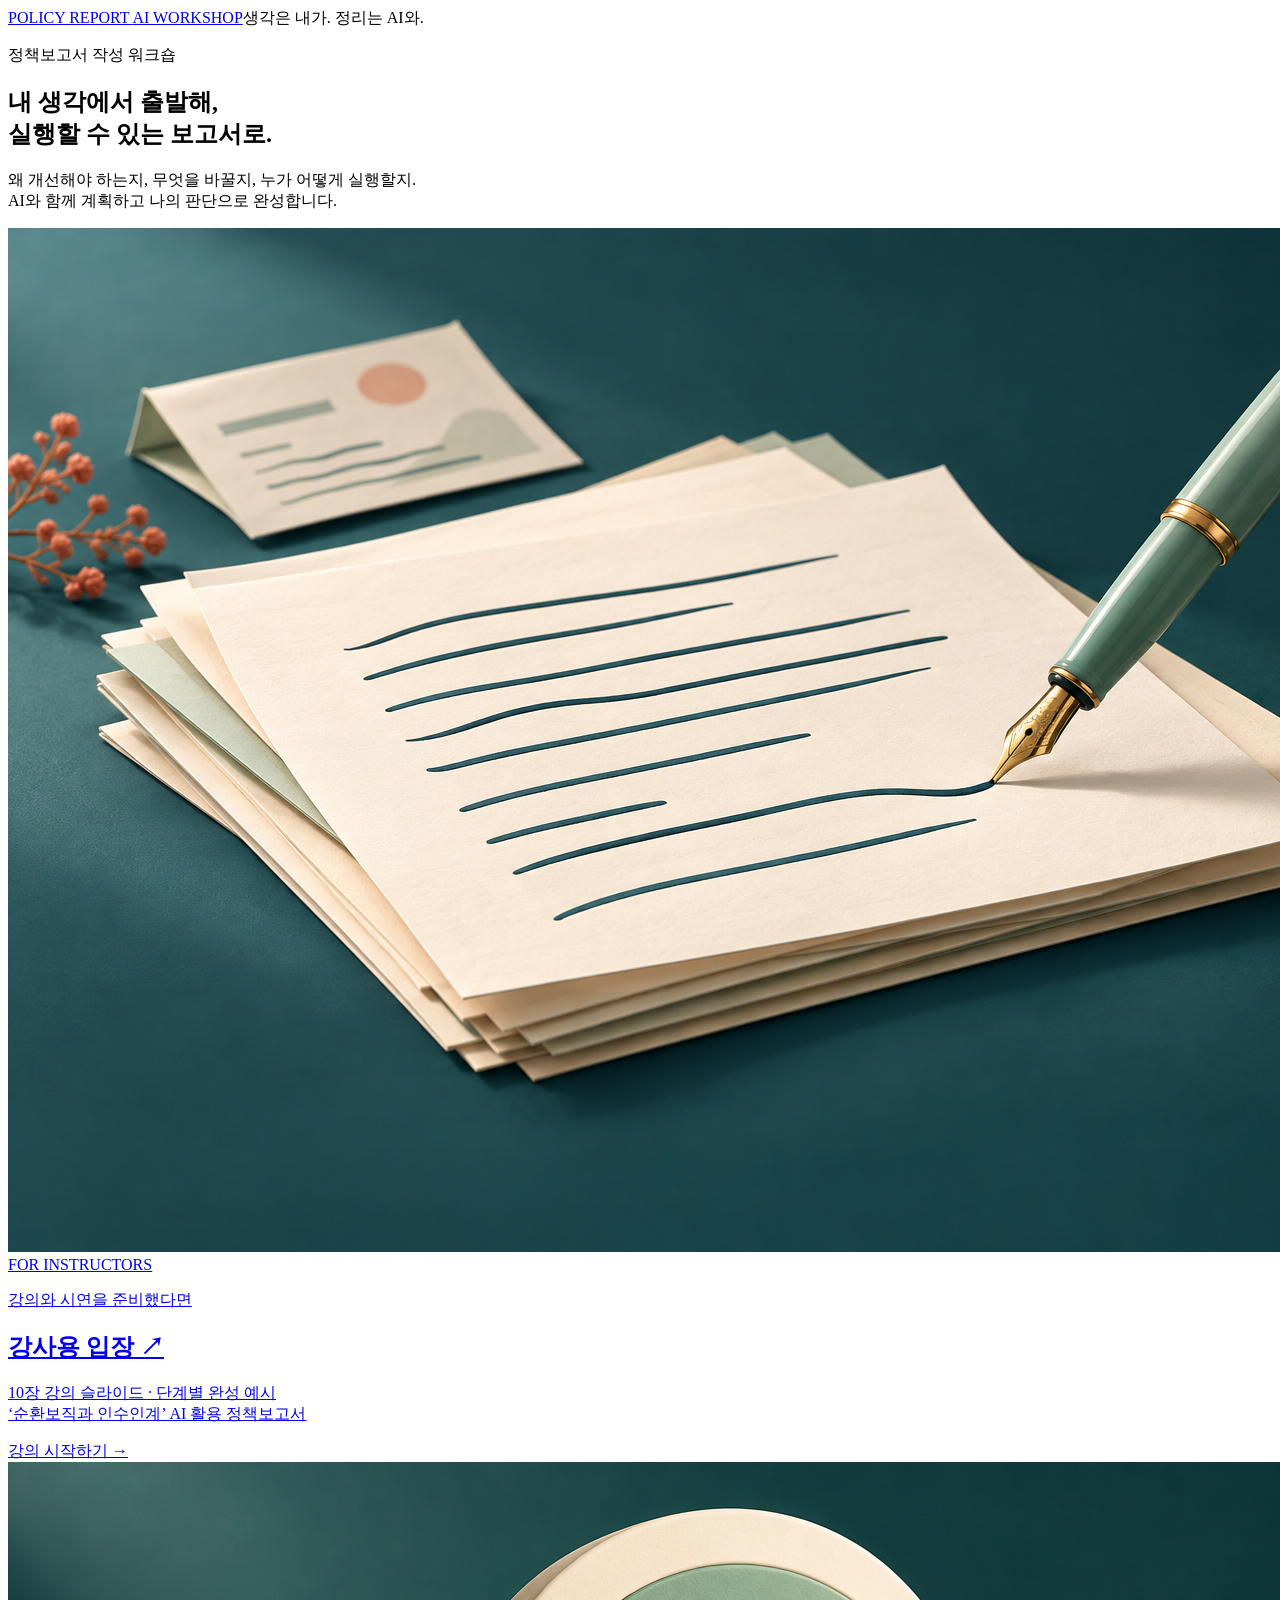
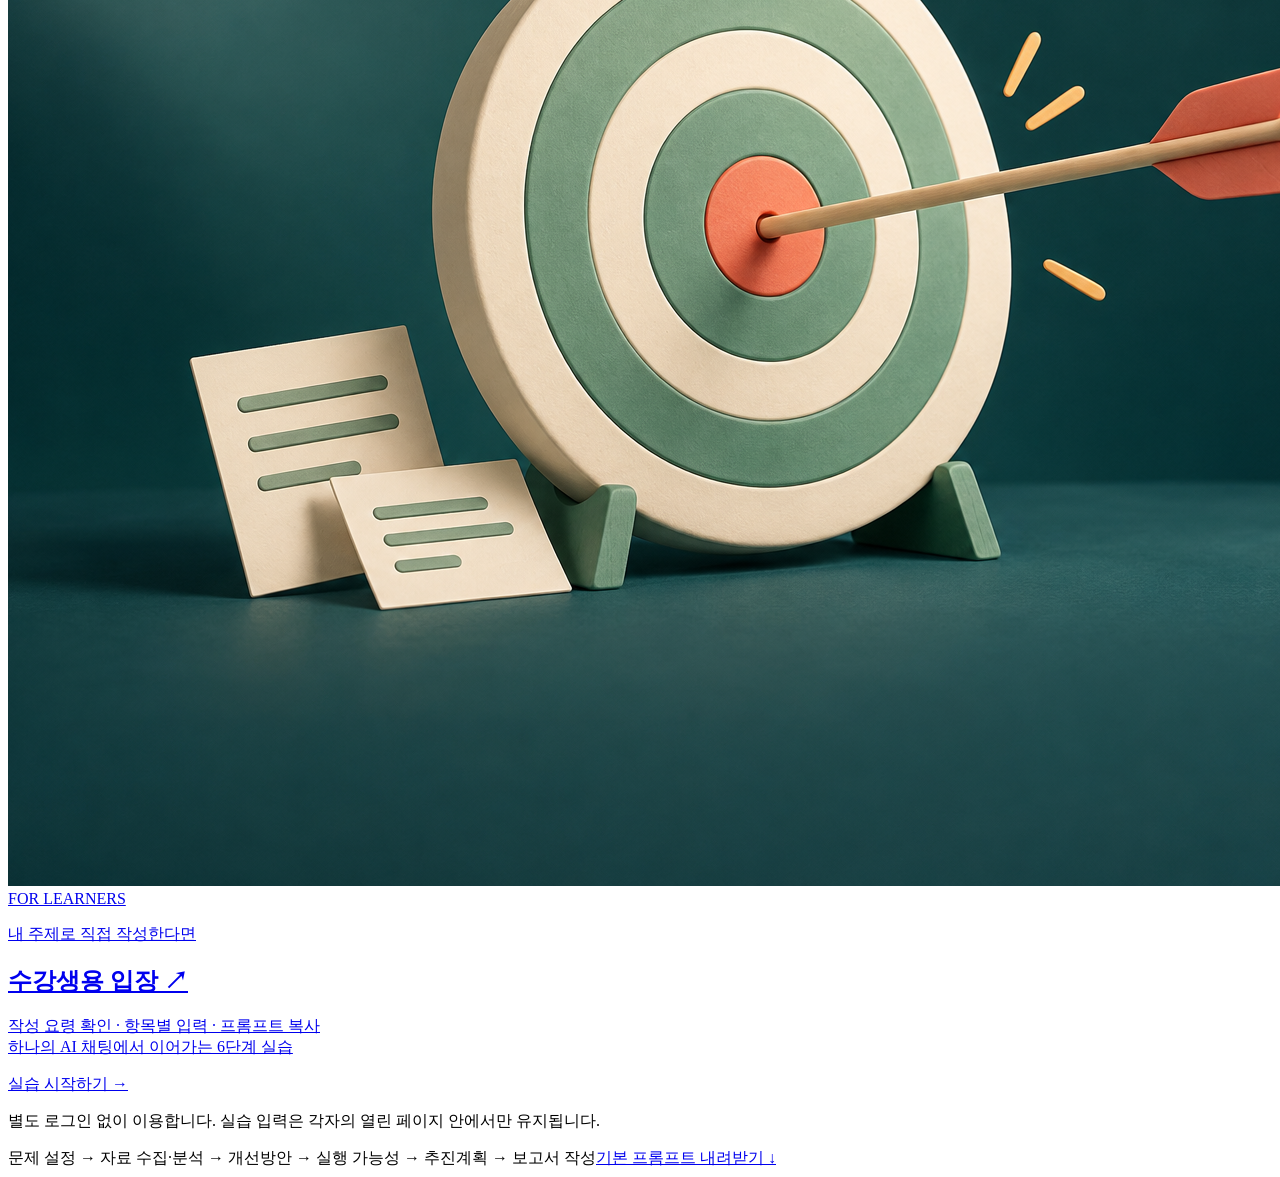
==== commit 15fe5d45: "Add instructor and learner entrances with lecture PDF" ====
--- a/index.html
+++ b/index.html
@@ -1,97 +1,24 @@
-<!DOCTYPE html>
-<!-- Adapted from Multiverse by HTML5 UP | html5up.net | @ajlkn. CC BY 3.0.
-     Modified for Korean policy-report prompt learning: custom accessible dialogs and copy controls. -->
-<html lang="ko">
-<head>
-  <meta charset="utf-8">
-  <meta name="viewport" content="width=device-width, initial-scale=1">
-  <meta name="theme-color" content="#1c2023">
-  <meta name="description" content="문제 설정부터 실행 가능성 검토와 보고서 작성까지. 한 AI 채팅에서 내 생각과 판단을 이어가는 6단계 실습 프롬프트.">
-  <title>정책보고서, 한 채팅에서 6단계로 | AI 실습 프롬프트</title>
-  <link rel="stylesheet" href="assets/css/guide.css">
-  <script src="assets/js/prompts.js" defer></script>
-  <script src="assets/js/writing-guides.js" defer></script>
-  <script src="assets/js/prompt-builder.js" defer></script>
-  <script src="assets/js/guide.js" defer></script>
-</head>
-<body>
-  <a class="skip-link" href="#main">단계 목록으로 바로가기</a>
-  <div id="wrapper">
-    <header class="intro">
-      <div><p class="eyebrow"><span class="green-dot"></span> AI WORKSHOP · SIX-STEP CHAT GUIDE</p>
-      <h1>정책보고서, <span>한 채팅에서 6단계로.</span></h1></div>
-      <p class="intro-note">내 생각과 판단으로 만들고, 같은 채팅에서 이어갑니다.<br><strong>작성 요령 → 입력·프롬프트 → 내 결정 기록</strong></p>
-    </header>
-    <main id="main" class="gallery" aria-label="공통 지침과 보고서 작성 6단계"></main>
-    <noscript><div class="noscript">단계별 창을 열려면 JavaScript를 켜주세요. <a href="prompts.txt">전체 프롬프트 읽기</a></div></noscript>
-    <footer id="header" class="bottom-bar">
-      <a class="brand" href="./index.html"><strong>POLICY REPORT</strong><span>6단계 채팅 가이드</span></a>
-      <nav aria-label="자료 메뉴"><a href="prompts.txt" download>전체 프롬프트 <span aria-hidden="true">↓</span></a><button type="button" id="help-button">사용 안내 <span class="info-icon" aria-hidden="true">i</span></button></nav>
-    </footer>
-  </div>
-
-  <dialog id="prompt-dialog" aria-labelledby="dialog-title" aria-describedby="dialog-description">
-    <div class="dialog-layout">
-      <div class="dialog-main">
-        <header class="dialog-heading"><div class="dialog-identity"><img id="dialog-image" class="dialog-thumbnail" alt=""><div><p id="dialog-kicker" class="modal-kicker"></p><h2 id="dialog-title" tabindex="-1"></h2><p id="dialog-description" class="step-description"></p></div></div><button type="button" class="close-button" id="close-prompt" aria-label="프롬프트 창 닫기">×</button></header>
-        <div class="dialog-scroll" id="dialog-scroll">
-          <div class="view-tabs" id="view-tabs" role="tablist" aria-label="단계 진행 화면"></div>
-          <div class="prompt-tabs process-tabs" id="prompt-tabs" role="group" aria-label="자료 수집·분석 과정"></div>
-          <section class="guide-panel" id="guide-panel" role="tabpanel" aria-labelledby="view-guide-tab" hidden>
-            <div class="guide-scroll" id="guide-scroll">
-              <div class="guide-goal"><span class="guide-goal-icon" aria-hidden="true">◎</span><div><h3 id="guide-title" tabindex="-1">이 단계에서 할 일</h3><p id="guide-goal"></p></div></div>
-              <div class="guide-grid"><section class="guide-rules-section" aria-labelledby="guide-rules-title"><h3 id="guide-rules-title">이렇게 작성하세요</h3><ol id="guide-rules" class="guide-rules"></ol></section><section class="guide-examples" aria-labelledby="guide-examples-title"><div class="guide-example-heading"><h3 id="guide-examples-title">예시로 이해하기</h3><span>교육용 예시</span></div><div id="guide-examples"></div></section></div>
-              <div class="guide-check"><h3>다음으로 가기 전 확인</h3><ul id="guide-checkpoints"></ul><p><strong>내가 결정할 것</strong> <span id="dialog-decision"></span></p></div>
-            </div>
-            <div class="guide-action-bar"><div class="guide-preparations"><h4>준비하면 좋은 자료·정보</h4><ul id="guide-preparation-list"></ul></div><div class="guide-start"><p>위의 입력 탭으로 바로 이동할 수도 있습니다.</p><button type="button" id="start-writing" class="generate-button">이해했어요, 입력 시작하기 <span aria-hidden="true">→</span></button></div></div>
-          </section>
-          <section class="prompt-panel" id="prompt-panel" role="tabpanel" tabindex="0" hidden>
-            <div class="prompt-toolbar"><div><h3 id="prompt-title" tabindex="-1"></h3><p id="prompt-instruction"></p></div><button type="button" id="review-guide" class="review-guide">작성 요령 다시 보기 <span aria-hidden="true">↗</span></button></div>
-            <div class="prompt-workspace">
-              <form id="prompt-form" class="prompt-form" novalidate>
-                <div class="input-scroll" id="input-scroll" tabindex="0" role="region" aria-label="사용자 입력 항목">
-                  <details class="preparation-panel" id="preparation-panel">
-                    <summary id="preparation-title">준비할 자료·정보</summary>
-                    <ul id="preparation-list"></ul>
-                    <p>필요한 자료는 진행 중인 AI 채팅에 직접 올려주세요. 이전 단계는 같은 채팅의 앞선 대화를 이어서 활용합니다.</p>
-                  </details>
-                  <div class="builder-heading"><h4>내 정보 입력</h4><span id="input-progress"></span></div>
-                  <p class="builder-hint" id="input-help">각 항목을 입력하세요. 아직 모르면 ‘확인 필요’, 해당하지 않으면 ‘해당 없음’을 적어주세요.</p>
-                  <div id="prompt-fields" class="prompt-fields"></div>
-                  <button type="button" id="add-record" class="record-add" hidden>+ 자료 추가</button>
-                </div>
-                <div class="input-footer">
-                  <div class="generate-actions"><p>입력 내용은 단계 이동 시 유지되며,<br>페이지를 새로고침하거나 닫으면 초기화됩니다.</p><button type="submit" id="generate-prompt" class="generate-button">프롬프트 생성 <span aria-hidden="true">→</span></button></div>
-                  <p id="generation-status" class="generation-status" role="status" aria-live="polite"></p>
-                </div>
-              </form>
-              <section class="prompt-output" aria-labelledby="output-title">
-                <div class="output-toolbar"><div><h4 id="output-title" tabindex="-1">프롬프트</h4><p id="output-hint"></p></div><button type="button" id="copy-prompt" class="copy-button"><span aria-hidden="true">▣</span> 프롬프트 복사</button></div>
-                <pre id="prompt-text" tabindex="0" aria-label="프롬프트 본문"></pre>
-                <p class="copy-status" id="copy-status" role="status" aria-live="polite"></p>
-              </section>
-            </div>
-          </section>
-        </div>
-        <footer class="dialog-navigation"><button type="button" id="prev-step">← 이전 단계</button><span id="step-count"></span><button type="button" id="next-step">다음 단계 →</button></footer>
-      </div>
-    </div>
-  </dialog>
-
-  <dialog id="help-dialog" aria-labelledby="help-title">
-    <header class="help-heading"><div><p class="modal-kicker">HOW TO USE</p><h2 id="help-title">이렇게 사용하세요.</h2></div><button type="button" class="close-button" id="close-help" aria-label="사용 안내 닫기">×</button></header>
-    <div class="help-content"><ol>
-      <li><strong>작성 요령과 예시부터 확인하기</strong><p>단계 카드를 열면 ‘작성 요령’ 화면이 나옵니다. 원칙과 교육용 예시, 준비자료를 확인하고 ‘입력 시작하기’를 누르세요. 상단의 ‘입력·프롬프트’ 탭으로 바로 이동할 수도 있습니다.</p></li>
-      <li><strong>내 정보로 프롬프트 생성하기</strong><p>‘입력·프롬프트’에서 이번 단계에 필요한 내 생각·판단을 입력합니다. ‘프롬프트 생성’을 누르면 공통 지침과 입력 내용을 반영한 본문이 완성됩니다. 작성 요령을 다시 보거나 다른 탭으로 이동해도 입력과 생성 결과는 유지됩니다.</p></li>
-      <li><strong>처음부터 끝까지 같은 AI 채팅에서 사용하기</strong><p>1단계부터 시작한 하나의 AI 채팅에 각 단계의 완성된 프롬프트를 순서대로 붙여 넣고, 필요한 자료를 직접 첨부합니다. 입력 내용을 고쳤다면 다시 생성하세요.</p></li>
-      <li><strong>2단계는 같은 채팅에서 두 과정으로</strong><p>먼저 ‘②-1 조사계획 수립’으로 자료 목록과 우선순위를 정합니다. 실제 자료 검색·원문 확인·첫 해석은 직접 수행하세요. 이후 ‘②-2 조사·해석 결과 정리’에서 자료별로 입력하고 ‘자료 추가’로 입력 묶음을 늘릴 수 있습니다. 두 프롬프트는 2단계의 같은 AI 채팅에서 순서대로 사용합니다.</p></li>
-      <li><strong>AI 답변을 읽고 내 결정 기록하기</strong><p>같은 카드의 ‘내 결정 기록’ 탭에서 선택·확정한 사항과 이유, 수정·제외 사항, 보류·추가 확인 사항을 적습니다. 생성한 결정문을 진행 중인 AI 채팅에 붙여 넣어 ‘단계 결과 요약’을 갱신하세요.</p></li>
-      <li><strong>같은 채팅에서 다음 단계로 이어가기</strong><p>다음 단계 프롬프트도 진행 중인 채팅에 붙여 넣습니다. AI는 앞선 대화와 첨부자료, 내가 확정한 결정을 바탕으로 이어서 작업합니다. 대화에서 확인할 수 없는 내용은 필요한 부분만 질문하도록 안내합니다.</p></li>
-    </ol>
-    <div class="help-example"><strong>내 결정 예시</strong><p><em>핵심정보 요약표를 우선 검토하되, 기존 게시 양식의 수정 가능 여부는 확인 필요로 남긴다.</em></p></div>
-    <p class="help-small">‘단계 결과 요약’은 ① 내가 확정한 사항 ② 검토안·AI 제안 ③ 근거와 출처 ④ 미결 사항으로 구분합니다. 방안을 선택했다는 것과 그 효과·비용·실행 조건을 확인했다는 것은 구분해 기록하세요.</p>
-    <p class="help-small">입력은 각자의 현재 페이지 안에서만 유지됩니다. 새로고침하거나 페이지를 닫으면 초기화되므로 필요한 본문은 따로 복사해 두세요. 이 사이트는 입력 내용을 서버로 보내거나 AI 답변을 직접 생성하지 않습니다. ‘전체 프롬프트’ 다운로드는 입력 전 기본 템플릿입니다.</p>
-    <div class="credits">Design adapted from <a href="https://html5up.net/multiverse" target="_blank" rel="noopener noreferrer">Multiverse · HTML5 UP</a> · <a href="LICENSE.txt" target="_blank" rel="noopener">CC BY 3.0</a><br>단계별 일러스트: AI 생성 이미지. 6단계 입력·생성·결정 기록·복사 기능을 추가했습니다.</div></div>
-  </dialog>
-</body>
-</html>
+<!DOCTYPE html>
+<html lang="ko">
+<head>
+  <meta charset="utf-8">
+  <meta name="viewport" content="width=device-width, initial-scale=1">
+  <meta name="theme-color" content="#123e3d">
+  <meta name="description" content="AI와 함께 만드는 정책보고서. 강의 슬라이드와 완성 실습 예시, 나의 생각으로 작성하는 6단계 실습.">
+  <title>AI와 함께 만드는 정책보고서 | 입장 선택</title>
+  <link rel="stylesheet" href="assets/css/entry.css">
+  <script src="assets/js/entry.js" defer></script>
+</head>
+<body>
+  <header class="entry-header"><a href="index.html" class="entry-brand">POLICY REPORT <span>AI WORKSHOP</span></a><span class="entry-label">생각은 내가. 정리는 AI와.</span></header>
+  <main>
+    <section class="entry-intro"><p class="eyebrow">정책보고서 작성 워크숍</p><h1>내 생각에서 출발해,<br><span>실행할 수 있는 보고서로.</span></h1><p>왜 개선해야 하는지, 무엇을 바꿀지, 누가 어떻게 실행할지.<br>AI와 함께 계획하고 나의 판단으로 완성합니다.</p></section>
+    <section class="entry-roles" aria-label="강사용 또는 수강생용 선택">
+      <a class="role-card instructor-card" href="instructor.html"><div class="role-visual"><img src="images/steps/step-6.webp" alt="" fetchpriority="high"><span>FOR INSTRUCTORS</span></div><div class="role-copy"><p class="role-kicker">강의와 시연을 준비했다면</p><h2>강사용 입장 <span aria-hidden="true">↗</span></h2><p>10장 강의 슬라이드 · 단계별 완성 예시<br>‘순환보직과 인수인계’ AI 활용 정책보고서</p><span class="role-cta">강의 시작하기 <b aria-hidden="true">→</b></span></div></a>
+      <a class="role-card student-card" href="practice.html"><div class="role-visual"><img src="images/steps/step-1.webp" alt="" fetchpriority="high"><span>FOR LEARNERS</span></div><div class="role-copy"><p class="role-kicker">내 주제로 직접 작성한다면</p><h2>수강생용 입장 <span aria-hidden="true">↗</span></h2><p>작성 요령 확인 · 항목별 입력 · 프롬프트 복사<br>하나의 AI 채팅에서 이어가는 6단계 실습</p><span class="role-cta">실습 시작하기 <b aria-hidden="true">→</b></span></div></a>
+    </section>
+    <p class="entry-footnote">별도 로그인 없이 이용합니다. 실습 입력은 각자의 열린 페이지 안에서만 유지됩니다.</p>
+  </main>
+  <footer class="entry-footer"><span>문제 설정 → 자료 수집·분석 → 개선방안 → 실행 가능성 → 추진계획 → 보고서 작성</span><a href="prompts.txt" download>기본 프롬프트 내려받기 ↓</a></footer>
+</body>
+</html>
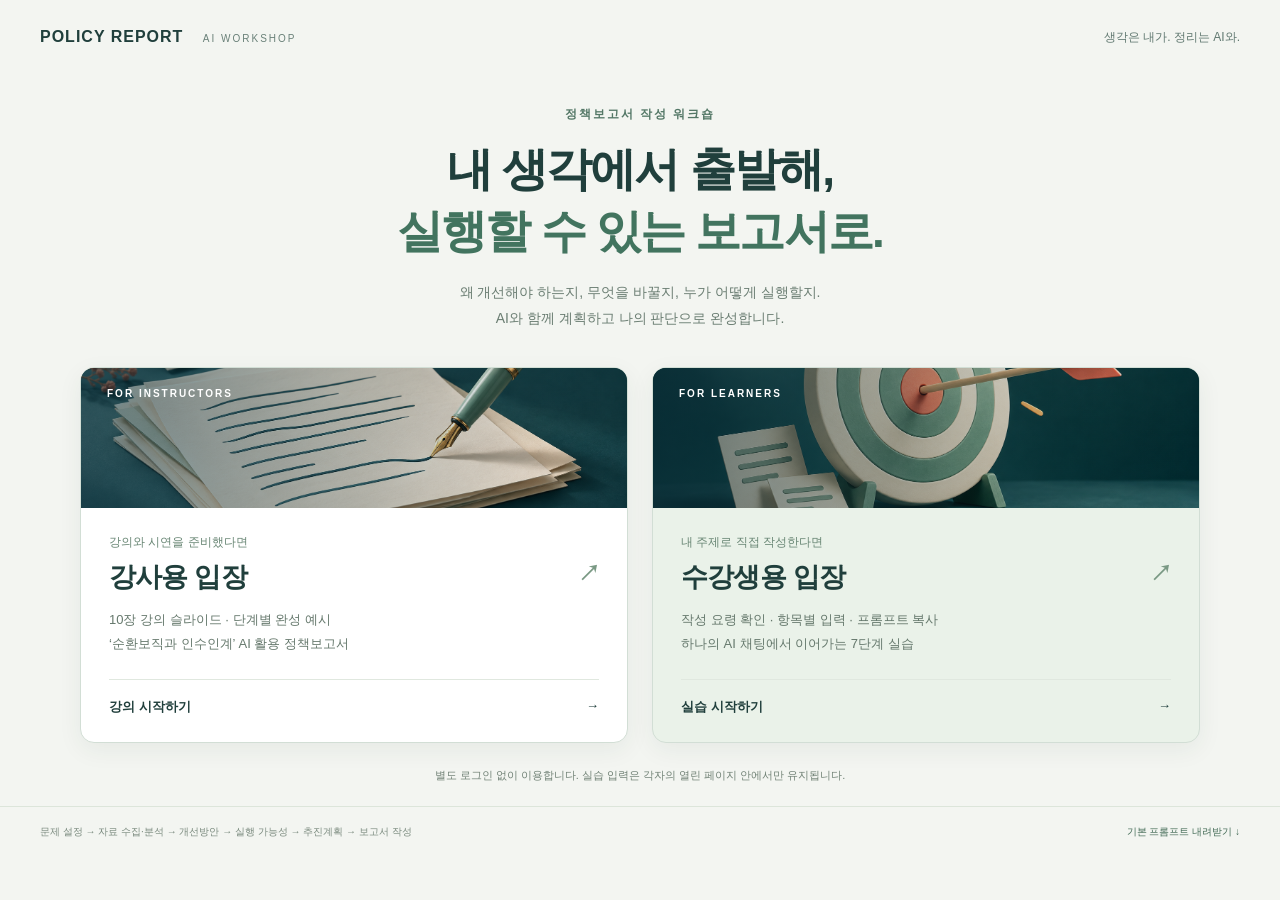
==== commit 44ab0715: "Add stage seven document workflow and teaching routes" ====
--- a/index.html
+++ b/index.html
@@ -4,7 +4,7 @@
   <meta charset="utf-8">
   <meta name="viewport" content="width=device-width, initial-scale=1">
   <meta name="theme-color" content="#123e3d">
-  <meta name="description" content="AI와 함께 만드는 정책보고서. 강의 슬라이드와 완성 실습 예시, 나의 생각으로 작성하는 6단계 실습.">
+  <meta name="description" content="AI와 함께 만드는 정책보고서. 강의 슬라이드와 완성 실습 예시, 나의 생각으로 작성하는 7단계 실습.">
   <title>AI와 함께 만드는 정책보고서 | 입장 선택</title>
   <link rel="stylesheet" href="assets/css/entry.css">
   <script src="assets/js/entry.js" defer></script>
@@ -15,7 +15,7 @@
     <section class="entry-intro"><p class="eyebrow">정책보고서 작성 워크숍</p><h1>내 생각에서 출발해,<br><span>실행할 수 있는 보고서로.</span></h1><p>왜 개선해야 하는지, 무엇을 바꿀지, 누가 어떻게 실행할지.<br>AI와 함께 계획하고 나의 판단으로 완성합니다.</p></section>
     <section class="entry-roles" aria-label="강사용 또는 수강생용 선택">
       <a class="role-card instructor-card" href="instructor.html"><div class="role-visual"><img src="images/steps/step-6.webp" alt="" fetchpriority="high"><span>FOR INSTRUCTORS</span></div><div class="role-copy"><p class="role-kicker">강의와 시연을 준비했다면</p><h2>강사용 입장 <span aria-hidden="true">↗</span></h2><p>10장 강의 슬라이드 · 단계별 완성 예시<br>‘순환보직과 인수인계’ AI 활용 정책보고서</p><span class="role-cta">강의 시작하기 <b aria-hidden="true">→</b></span></div></a>
-      <a class="role-card student-card" href="practice.html"><div class="role-visual"><img src="images/steps/step-1.webp" alt="" fetchpriority="high"><span>FOR LEARNERS</span></div><div class="role-copy"><p class="role-kicker">내 주제로 직접 작성한다면</p><h2>수강생용 입장 <span aria-hidden="true">↗</span></h2><p>작성 요령 확인 · 항목별 입력 · 프롬프트 복사<br>하나의 AI 채팅에서 이어가는 6단계 실습</p><span class="role-cta">실습 시작하기 <b aria-hidden="true">→</b></span></div></a>
+      <a class="role-card student-card" href="practice.html"><div class="role-visual"><img src="images/steps/step-1.webp" alt="" fetchpriority="high"><span>FOR LEARNERS</span></div><div class="role-copy"><p class="role-kicker">내 주제로 직접 작성한다면</p><h2>수강생용 입장 <span aria-hidden="true">↗</span></h2><p>작성 요령 확인 · 항목별 입력 · 프롬프트 복사<br>하나의 AI 채팅에서 이어가는 7단계 실습</p><span class="role-cta">실습 시작하기 <b aria-hidden="true">→</b></span></div></a>
     </section>
     <p class="entry-footnote">별도 로그인 없이 이용합니다. 실습 입력은 각자의 열린 페이지 안에서만 유지됩니다.</p>
   </main>
--- a/assets/css/entry.css
+++ b/assets/css/entry.css
@@ -0,0 +1,2 @@
+@charset "UTF-8";
+*{box-sizing:border-box}body{margin:0;background:#f3f5f1;color:#203f3c;font-family:"Pretendard","Noto Sans KR",-apple-system,BlinkMacSystemFont,"Segoe UI",sans-serif}a{color:inherit;text-decoration:none}a:focus-visible{outline:3px solid #a65f35;outline-offset:5px}.entry-header,.entry-footer{max-width:1280px;margin:auto;display:flex;justify-content:space-between;gap:20px;align-items:center;padding:28px 40px}.entry-brand{font-size:16px;font-weight:800;letter-spacing:1px}.entry-brand span{font-size:10px;font-weight:500;margin-left:14px;color:#698078;letter-spacing:2px}.entry-label{font-size:12px;color:#607870}main{max-width:1200px;margin:auto;padding:32px 40px 20px}.entry-intro{text-align:center;margin-bottom:36px}.eyebrow{color:#537766;font-size:12px;font-weight:700;letter-spacing:2px;margin:0 0 15px}h1{font-size:clamp(30px,3.6vw,48px);line-height:1.35;letter-spacing:-1.8px;margin:0 0 18px;font-weight:750}h1 span{color:#42745f}.entry-intro>p:last-child{font-size:14px;line-height:1.8;color:#6b7e73;margin:0}.entry-roles{display:grid;grid-template-columns:1fr 1fr;gap:24px}.role-card{border:1px solid #d2ded5;border-radius:14px;background:#fff;overflow:hidden;box-shadow:0 7px 24px #183b3010;transition:transform .18s,border-color .18s}.role-card:hover{transform:translateY(-4px);border-color:#789b85}.role-visual{height:140px;position:relative;background:#103c3d;overflow:hidden}.role-visual img{width:100%;height:100%;object-fit:cover;object-position:50% 48%}.role-visual:after{content:"";position:absolute;inset:0;background:linear-gradient(90deg,#0c303b99,transparent)}.role-visual>span{position:absolute;z-index:1;top:20px;left:26px;color:#fff;font-size:10px;font-weight:700;letter-spacing:2px}.role-copy{padding:26px 28px}.role-kicker{font-size:12px;color:#688674;margin:0 0 8px}h2{font-size:27px;letter-spacing:-.8px;margin:0;display:flex;justify-content:space-between}h2 span{font-size:22px;color:#7a9984}.role-copy>p:not(.role-kicker){font-size:13px;line-height:1.9;color:#65786c;margin:13px 0 22px}.role-cta{border-top:1px solid #e0e8df;display:flex;justify-content:space-between;padding-top:18px;font-size:13px;font-weight:700}.student-card{background:#eaf2e9}.entry-footnote{text-align:center;color:#718276;font-size:11px;line-height:1.8;margin:23px 0 0}.entry-footer{font-size:10px;color:#7a8a7e;padding-top:18px;border-top:1px solid #dce5da}.entry-footer a{white-space:nowrap;color:#426a55}@media(max-width:650px){.entry-header{padding:22px}.entry-label{display:none}.entry-brand{font-size:14px}main{padding:20px 22px}.entry-intro{margin-bottom:26px;text-align:left}h1{font-size:31px;letter-spacing:-1px}.entry-intro>p:last-child{font-size:12px}.entry-roles{grid-template-columns:1fr;gap:18px}.role-visual{height:100px}.role-copy{padding:22px}h2{font-size:24px}.role-copy>p:not(.role-kicker){margin-bottom:17px}.entry-footer{margin:0 22px;padding:20px 0;flex-direction:column;align-items:flex-start;line-height:1.9;gap:10px}.entry-footnote{text-align:left}}@media(prefers-reduced-motion:reduce){.role-card{transition:none}}
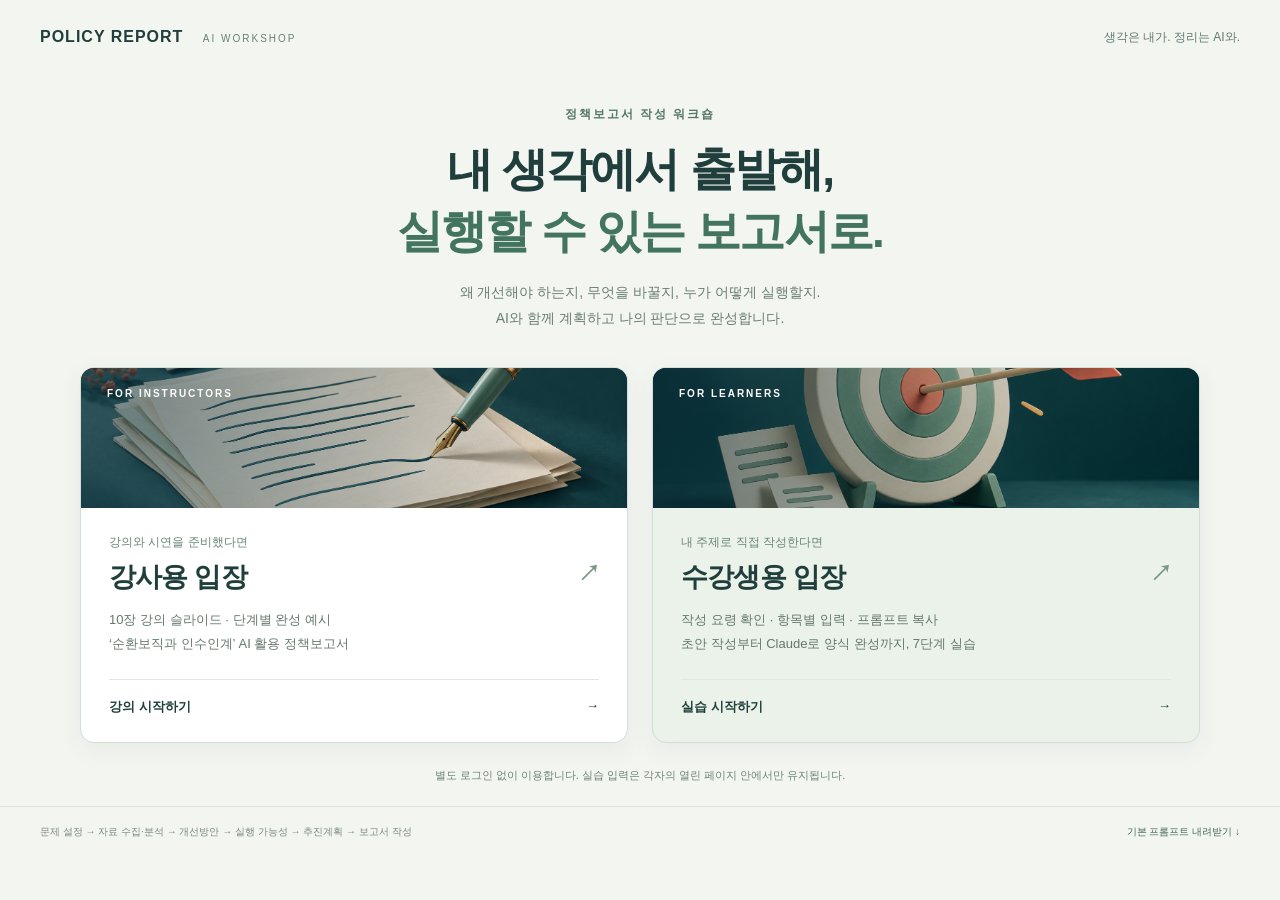
==== commit 3213c1bf: "Use Claude and attached HWPX template in stage seven" ====
--- a/index.html
+++ b/index.html
@@ -15,7 +15,7 @@
     <section class="entry-intro"><p class="eyebrow">정책보고서 작성 워크숍</p><h1>내 생각에서 출발해,<br><span>실행할 수 있는 보고서로.</span></h1><p>왜 개선해야 하는지, 무엇을 바꿀지, 누가 어떻게 실행할지.<br>AI와 함께 계획하고 나의 판단으로 완성합니다.</p></section>
     <section class="entry-roles" aria-label="강사용 또는 수강생용 선택">
       <a class="role-card instructor-card" href="instructor.html"><div class="role-visual"><img src="images/steps/step-6.webp" alt="" fetchpriority="high"><span>FOR INSTRUCTORS</span></div><div class="role-copy"><p class="role-kicker">강의와 시연을 준비했다면</p><h2>강사용 입장 <span aria-hidden="true">↗</span></h2><p>10장 강의 슬라이드 · 단계별 완성 예시<br>‘순환보직과 인수인계’ AI 활용 정책보고서</p><span class="role-cta">강의 시작하기 <b aria-hidden="true">→</b></span></div></a>
-      <a class="role-card student-card" href="practice.html"><div class="role-visual"><img src="images/steps/step-1.webp" alt="" fetchpriority="high"><span>FOR LEARNERS</span></div><div class="role-copy"><p class="role-kicker">내 주제로 직접 작성한다면</p><h2>수강생용 입장 <span aria-hidden="true">↗</span></h2><p>작성 요령 확인 · 항목별 입력 · 프롬프트 복사<br>하나의 AI 채팅에서 이어가는 7단계 실습</p><span class="role-cta">실습 시작하기 <b aria-hidden="true">→</b></span></div></a>
+      <a class="role-card student-card" href="practice.html"><div class="role-visual"><img src="images/steps/step-1.webp" alt="" fetchpriority="high"><span>FOR LEARNERS</span></div><div class="role-copy"><p class="role-kicker">내 주제로 직접 작성한다면</p><h2>수강생용 입장 <span aria-hidden="true">↗</span></h2><p>작성 요령 확인 · 항목별 입력 · 프롬프트 복사<br>초안 작성부터 Claude로 양식 완성까지, 7단계 실습</p><span class="role-cta">실습 시작하기 <b aria-hidden="true">→</b></span></div></a>
     </section>
     <p class="entry-footnote">별도 로그인 없이 이용합니다. 실습 입력은 각자의 열린 페이지 안에서만 유지됩니다.</p>
   </main>
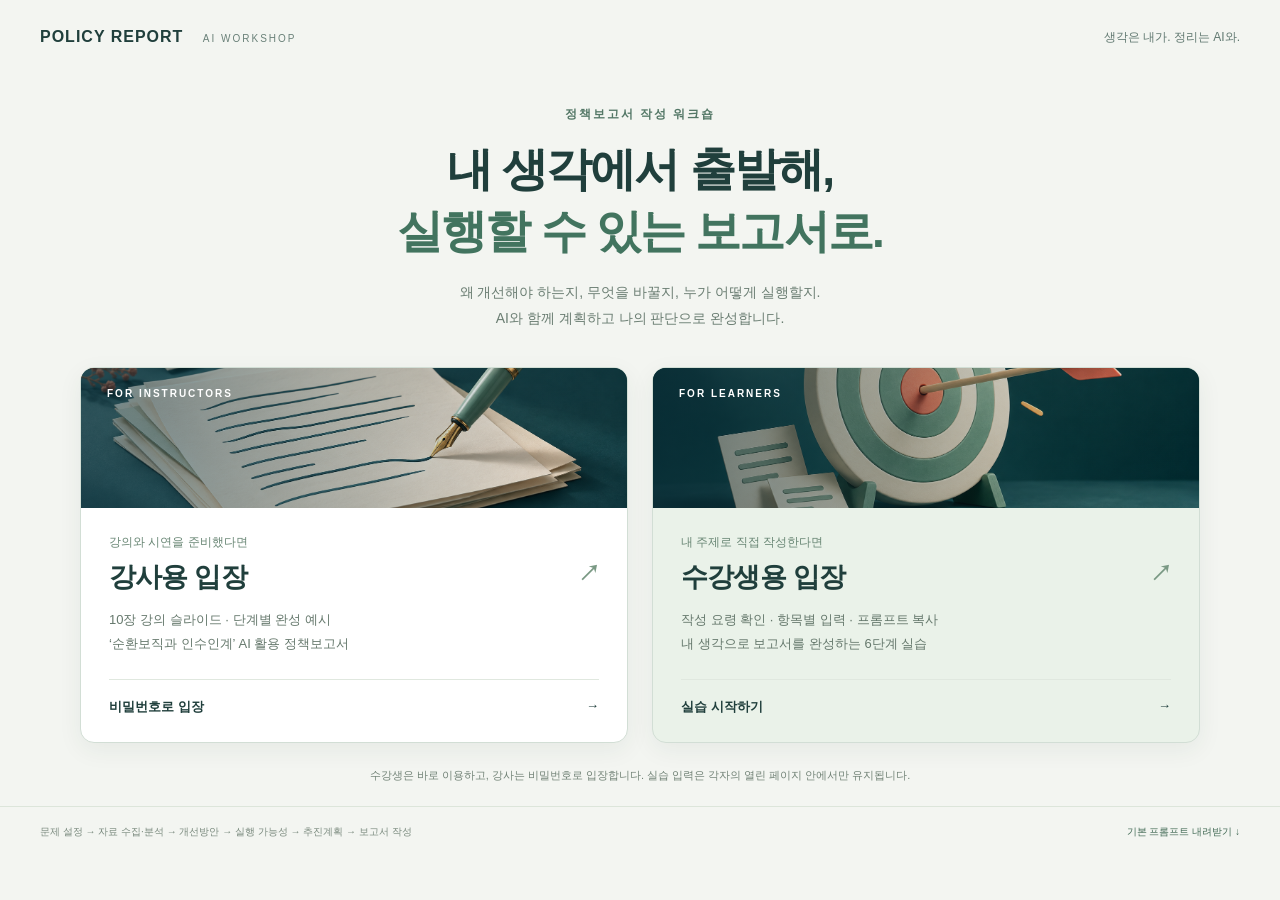
==== commit c20743fd: "Separate student six-step flow and instructor entry" ====
--- a/index.html
+++ b/index.html
@@ -4,7 +4,7 @@
   <meta charset="utf-8">
   <meta name="viewport" content="width=device-width, initial-scale=1">
   <meta name="theme-color" content="#123e3d">
-  <meta name="description" content="AI와 함께 만드는 정책보고서. 강의 슬라이드와 완성 실습 예시, 나의 생각으로 작성하는 7단계 실습.">
+  <meta name="description" content="AI와 함께 만드는 정책보고서. 수강생 6단계 실습과 비밀번호로 입장하는 강사용 강의·완성 예시.">
   <title>AI와 함께 만드는 정책보고서 | 입장 선택</title>
   <link rel="stylesheet" href="assets/css/entry.css">
   <script src="assets/js/entry.js" defer></script>
@@ -14,11 +14,11 @@
   <main>
     <section class="entry-intro"><p class="eyebrow">정책보고서 작성 워크숍</p><h1>내 생각에서 출발해,<br><span>실행할 수 있는 보고서로.</span></h1><p>왜 개선해야 하는지, 무엇을 바꿀지, 누가 어떻게 실행할지.<br>AI와 함께 계획하고 나의 판단으로 완성합니다.</p></section>
     <section class="entry-roles" aria-label="강사용 또는 수강생용 선택">
-      <a class="role-card instructor-card" href="instructor.html"><div class="role-visual"><img src="images/steps/step-6.webp" alt="" fetchpriority="high"><span>FOR INSTRUCTORS</span></div><div class="role-copy"><p class="role-kicker">강의와 시연을 준비했다면</p><h2>강사용 입장 <span aria-hidden="true">↗</span></h2><p>10장 강의 슬라이드 · 단계별 완성 예시<br>‘순환보직과 인수인계’ AI 활용 정책보고서</p><span class="role-cta">강의 시작하기 <b aria-hidden="true">→</b></span></div></a>
-      <a class="role-card student-card" href="practice.html"><div class="role-visual"><img src="images/steps/step-1.webp" alt="" fetchpriority="high"><span>FOR LEARNERS</span></div><div class="role-copy"><p class="role-kicker">내 주제로 직접 작성한다면</p><h2>수강생용 입장 <span aria-hidden="true">↗</span></h2><p>작성 요령 확인 · 항목별 입력 · 프롬프트 복사<br>초안 작성부터 Claude로 양식 완성까지, 7단계 실습</p><span class="role-cta">실습 시작하기 <b aria-hidden="true">→</b></span></div></a>
+      <a class="role-card instructor-card" href="instructor.html"><div class="role-visual"><img src="images/steps/step-6.webp" alt="" fetchpriority="high"><span>FOR INSTRUCTORS</span></div><div class="role-copy"><p class="role-kicker">강의와 시연을 준비했다면</p><h2>강사용 입장 <span aria-hidden="true">↗</span></h2><p>10장 강의 슬라이드 · 단계별 완성 예시<br>‘순환보직과 인수인계’ AI 활용 정책보고서</p><span class="role-cta">비밀번호로 입장 <b aria-hidden="true">→</b></span></div></a>
+      <a class="role-card student-card" href="practice.html"><div class="role-visual"><img src="images/steps/step-1.webp" alt="" fetchpriority="high"><span>FOR LEARNERS</span></div><div class="role-copy"><p class="role-kicker">내 주제로 직접 작성한다면</p><h2>수강생용 입장 <span aria-hidden="true">↗</span></h2><p>작성 요령 확인 · 항목별 입력 · 프롬프트 복사<br>내 생각으로 보고서를 완성하는 6단계 실습</p><span class="role-cta">실습 시작하기 <b aria-hidden="true">→</b></span></div></a>
     </section>
-    <p class="entry-footnote">별도 로그인 없이 이용합니다. 실습 입력은 각자의 열린 페이지 안에서만 유지됩니다.</p>
+    <p class="entry-footnote">수강생은 바로 이용하고, 강사는 비밀번호로 입장합니다. 실습 입력은 각자의 열린 페이지 안에서만 유지됩니다.</p>
   </main>
-  <footer class="entry-footer"><span>문제 설정 → 자료 수집·분석 → 개선방안 → 실행 가능성 → 추진계획 → 보고서 작성</span><a href="prompts.txt" download>기본 프롬프트 내려받기 ↓</a></footer>
+  <footer class="entry-footer"><span>문제 설정 → 자료 수집·분석 → 개선방안 → 실행 가능성 → 추진계획 → 보고서 작성</span><a href="prompts-student.txt" download>기본 프롬프트 내려받기 ↓</a></footer>
 </body>
 </html>
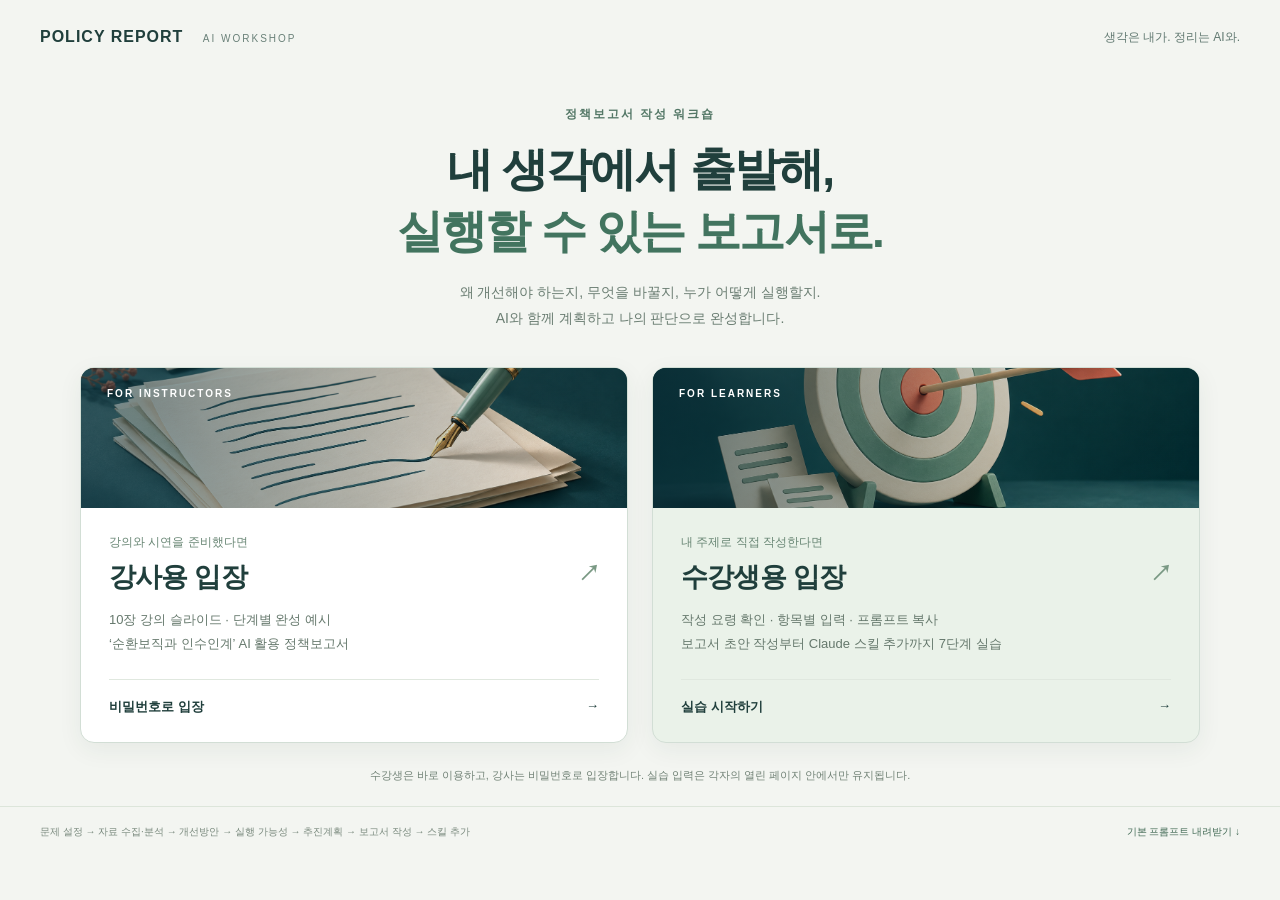
==== commit 1ba80c8a: "Add manual Claude skill setup materials and routes" ====
--- a/index.html
+++ b/index.html
@@ -4,7 +4,7 @@
   <meta charset="utf-8">
   <meta name="viewport" content="width=device-width, initial-scale=1">
   <meta name="theme-color" content="#123e3d">
-  <meta name="description" content="AI와 함께 만드는 정책보고서. 수강생 6단계 실습과 비밀번호로 입장하는 강사용 강의·완성 예시.">
+  <meta name="description" content="AI와 함께 만드는 정책보고서. 수강생 7단계 실습과 비밀번호로 입장하는 강사용 강의·완성 예시.">
   <title>AI와 함께 만드는 정책보고서 | 입장 선택</title>
   <link rel="stylesheet" href="assets/css/entry.css">
   <script src="assets/js/entry.js" defer></script>
@@ -15,10 +15,10 @@
     <section class="entry-intro"><p class="eyebrow">정책보고서 작성 워크숍</p><h1>내 생각에서 출발해,<br><span>실행할 수 있는 보고서로.</span></h1><p>왜 개선해야 하는지, 무엇을 바꿀지, 누가 어떻게 실행할지.<br>AI와 함께 계획하고 나의 판단으로 완성합니다.</p></section>
     <section class="entry-roles" aria-label="강사용 또는 수강생용 선택">
       <a class="role-card instructor-card" href="instructor.html"><div class="role-visual"><img src="images/steps/step-6.webp" alt="" fetchpriority="high"><span>FOR INSTRUCTORS</span></div><div class="role-copy"><p class="role-kicker">강의와 시연을 준비했다면</p><h2>강사용 입장 <span aria-hidden="true">↗</span></h2><p>10장 강의 슬라이드 · 단계별 완성 예시<br>‘순환보직과 인수인계’ AI 활용 정책보고서</p><span class="role-cta">비밀번호로 입장 <b aria-hidden="true">→</b></span></div></a>
-      <a class="role-card student-card" href="practice.html"><div class="role-visual"><img src="images/steps/step-1.webp" alt="" fetchpriority="high"><span>FOR LEARNERS</span></div><div class="role-copy"><p class="role-kicker">내 주제로 직접 작성한다면</p><h2>수강생용 입장 <span aria-hidden="true">↗</span></h2><p>작성 요령 확인 · 항목별 입력 · 프롬프트 복사<br>내 생각으로 보고서를 완성하는 6단계 실습</p><span class="role-cta">실습 시작하기 <b aria-hidden="true">→</b></span></div></a>
+      <a class="role-card student-card" href="practice.html"><div class="role-visual"><img src="images/steps/step-1.webp" alt="" fetchpriority="high"><span>FOR LEARNERS</span></div><div class="role-copy"><p class="role-kicker">내 주제로 직접 작성한다면</p><h2>수강생용 입장 <span aria-hidden="true">↗</span></h2><p>작성 요령 확인 · 항목별 입력 · 프롬프트 복사<br>보고서 초안 작성부터 Claude 스킬 추가까지 7단계 실습</p><span class="role-cta">실습 시작하기 <b aria-hidden="true">→</b></span></div></a>
     </section>
     <p class="entry-footnote">수강생은 바로 이용하고, 강사는 비밀번호로 입장합니다. 실습 입력은 각자의 열린 페이지 안에서만 유지됩니다.</p>
   </main>
-  <footer class="entry-footer"><span>문제 설정 → 자료 수집·분석 → 개선방안 → 실행 가능성 → 추진계획 → 보고서 작성</span><a href="prompts-student.txt" download>기본 프롬프트 내려받기 ↓</a></footer>
+  <footer class="entry-footer"><span>문제 설정 → 자료 수집·분석 → 개선방안 → 실행 가능성 → 추진계획 → 보고서 작성 → 스킬 추가</span><a href="prompts-student.txt" download>기본 프롬프트 내려받기 ↓</a></footer>
 </body>
 </html>
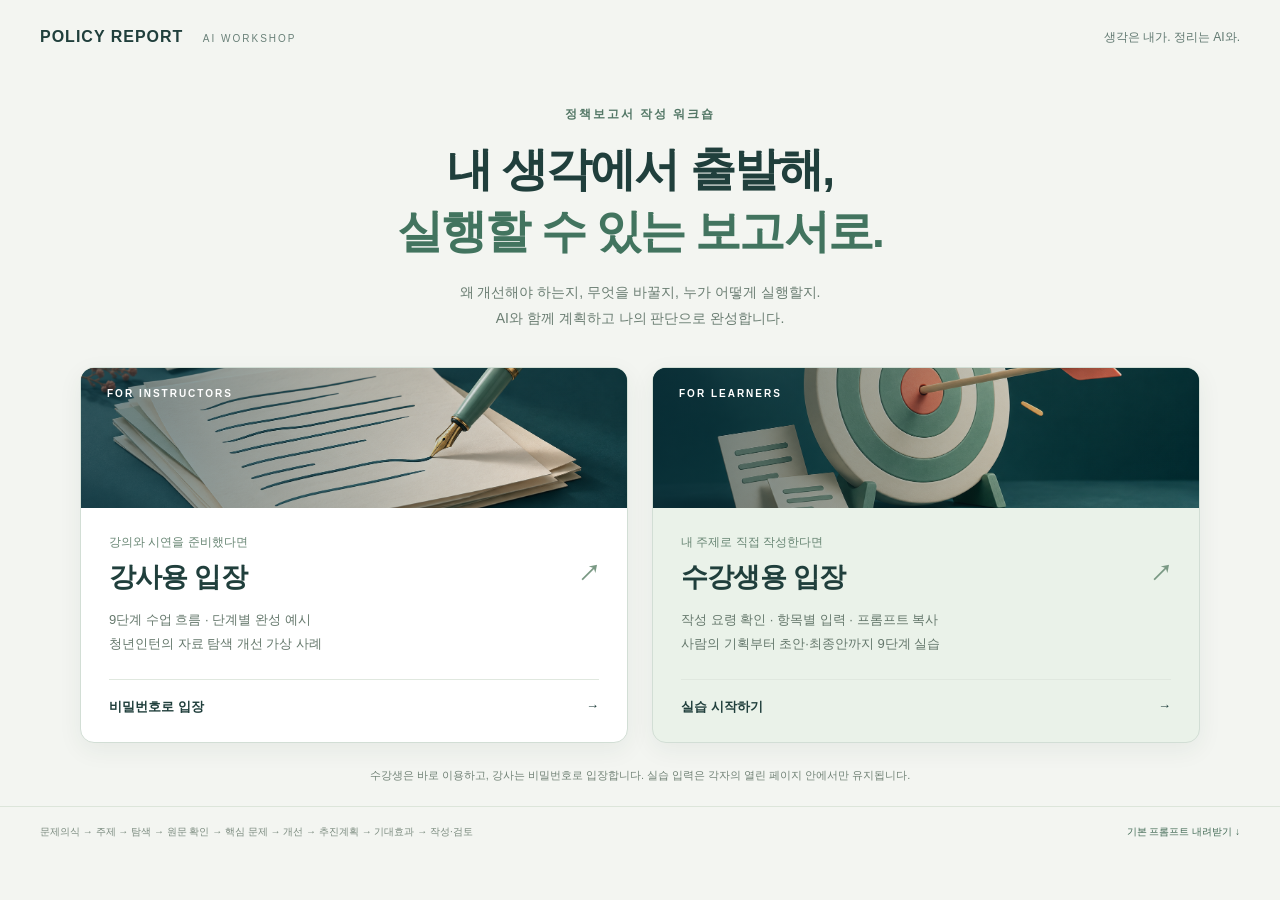
==== commit 1d370eb4: "Rework policy-report lesson into nine human-led stages" ====
--- a/index.html
+++ b/index.html
@@ -1,24 +1,24 @@
-<!DOCTYPE html>
-<html lang="ko">
-<head>
-  <meta charset="utf-8">
-  <meta name="viewport" content="width=device-width, initial-scale=1">
-  <meta name="theme-color" content="#123e3d">
-  <meta name="description" content="AI와 함께 만드는 정책보고서. 수강생 7단계 실습과 비밀번호로 입장하는 강사용 강의·완성 예시.">
-  <title>AI와 함께 만드는 정책보고서 | 입장 선택</title>
-  <link rel="stylesheet" href="assets/css/entry.css">
-  <script src="assets/js/entry.js" defer></script>
-</head>
-<body>
-  <header class="entry-header"><a href="index.html" class="entry-brand">POLICY REPORT <span>AI WORKSHOP</span></a><span class="entry-label">생각은 내가. 정리는 AI와.</span></header>
-  <main>
-    <section class="entry-intro"><p class="eyebrow">정책보고서 작성 워크숍</p><h1>내 생각에서 출발해,<br><span>실행할 수 있는 보고서로.</span></h1><p>왜 개선해야 하는지, 무엇을 바꿀지, 누가 어떻게 실행할지.<br>AI와 함께 계획하고 나의 판단으로 완성합니다.</p></section>
-    <section class="entry-roles" aria-label="강사용 또는 수강생용 선택">
-      <a class="role-card instructor-card" href="instructor.html"><div class="role-visual"><img src="images/steps/step-6.webp" alt="" fetchpriority="high"><span>FOR INSTRUCTORS</span></div><div class="role-copy"><p class="role-kicker">강의와 시연을 준비했다면</p><h2>강사용 입장 <span aria-hidden="true">↗</span></h2><p>10장 강의 슬라이드 · 단계별 완성 예시<br>‘순환보직과 인수인계’ AI 활용 정책보고서</p><span class="role-cta">비밀번호로 입장 <b aria-hidden="true">→</b></span></div></a>
-      <a class="role-card student-card" href="practice.html"><div class="role-visual"><img src="images/steps/step-1.webp" alt="" fetchpriority="high"><span>FOR LEARNERS</span></div><div class="role-copy"><p class="role-kicker">내 주제로 직접 작성한다면</p><h2>수강생용 입장 <span aria-hidden="true">↗</span></h2><p>작성 요령 확인 · 항목별 입력 · 프롬프트 복사<br>보고서 초안 작성부터 Claude 스킬 추가까지 7단계 실습</p><span class="role-cta">실습 시작하기 <b aria-hidden="true">→</b></span></div></a>
-    </section>
-    <p class="entry-footnote">수강생은 바로 이용하고, 강사는 비밀번호로 입장합니다. 실습 입력은 각자의 열린 페이지 안에서만 유지됩니다.</p>
-  </main>
-  <footer class="entry-footer"><span>문제 설정 → 자료 수집·분석 → 개선방안 → 실행 가능성 → 추진계획 → 보고서 작성 → 스킬 추가</span><a href="prompts-student.txt" download>기본 프롬프트 내려받기 ↓</a></footer>
-</body>
-</html>
+<!DOCTYPE html>
+<html lang="ko">
+<head>
+  <meta charset="utf-8">
+  <meta name="viewport" content="width=device-width, initial-scale=1">
+  <meta name="theme-color" content="#123e3d">
+  <meta name="description" content="AI와 함께 만드는 정책보고서. 수강생 9단계 실습과 비밀번호로 입장하는 강사용 강의·완성 예시.">
+  <title>AI와 함께 만드는 정책보고서 | 입장 선택</title>
+  <link rel="stylesheet" href="assets/css/entry.css">
+  <script src="assets/js/entry.js" defer></script>
+</head>
+<body>
+  <header class="entry-header"><a href="index.html" class="entry-brand">POLICY REPORT <span>AI WORKSHOP</span></a><span class="entry-label">생각은 내가. 정리는 AI와.</span></header>
+  <main>
+    <section class="entry-intro"><p class="eyebrow">정책보고서 작성 워크숍</p><h1>내 생각에서 출발해,<br><span>실행할 수 있는 보고서로.</span></h1><p>왜 개선해야 하는지, 무엇을 바꿀지, 누가 어떻게 실행할지.<br>AI와 함께 계획하고 나의 판단으로 완성합니다.</p></section>
+    <section class="entry-roles" aria-label="강사용 또는 수강생용 선택">
+      <a class="role-card instructor-card" href="instructor.html"><div class="role-visual"><img src="images/steps/step-6.webp" alt="" fetchpriority="high"><span>FOR INSTRUCTORS</span></div><div class="role-copy"><p class="role-kicker">강의와 시연을 준비했다면</p><h2>강사용 입장 <span aria-hidden="true">↗</span></h2><p>9단계 수업 흐름 · 단계별 완성 예시<br>청년인턴의 자료 탐색 개선 가상 사례</p><span class="role-cta">비밀번호로 입장 <b aria-hidden="true">→</b></span></div></a>
+      <a class="role-card student-card" href="practice.html"><div class="role-visual"><img src="images/steps/step-1.webp" alt="" fetchpriority="high"><span>FOR LEARNERS</span></div><div class="role-copy"><p class="role-kicker">내 주제로 직접 작성한다면</p><h2>수강생용 입장 <span aria-hidden="true">↗</span></h2><p>작성 요령 확인 · 항목별 입력 · 프롬프트 복사<br>사람의 기획부터 초안·최종안까지 9단계 실습</p><span class="role-cta">실습 시작하기 <b aria-hidden="true">→</b></span></div></a>
+    </section>
+    <p class="entry-footnote">수강생은 바로 이용하고, 강사는 비밀번호로 입장합니다. 실습 입력은 각자의 열린 페이지 안에서만 유지됩니다.</p>
+  </main>
+  <footer class="entry-footer"><span>문제의식 → 주제 → 탐색 → 원문 확인 → 핵심 문제 → 개선 → 추진계획 → 기대효과 → 작성·검토</span><a href="prompts-student.txt" download>기본 프롬프트 내려받기 ↓</a></footer>
+</body>
+</html>
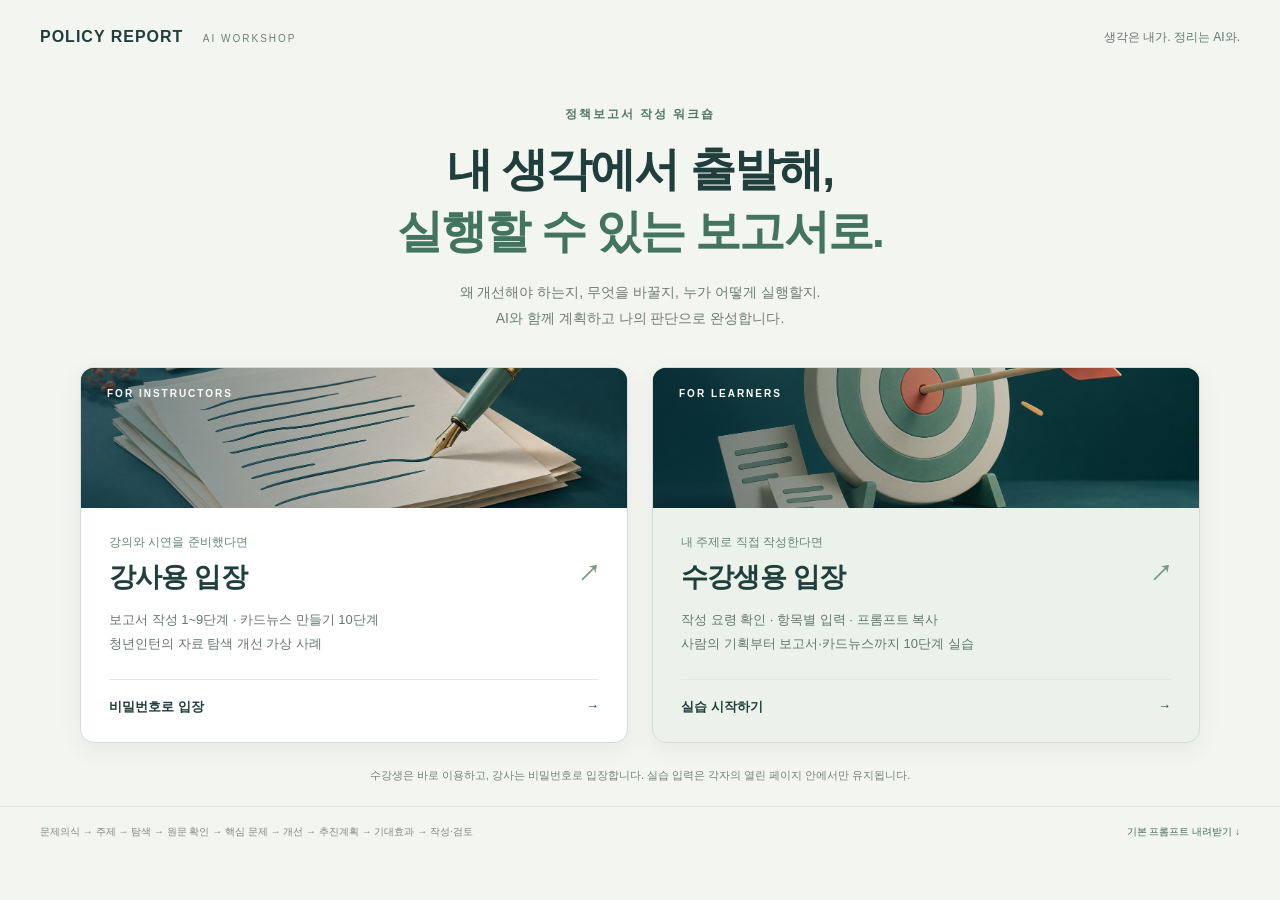
==== commit 54c8ec98: "Add one-page poster lesson as stage ten and replace lecture PDF" ====
--- a/index.html
+++ b/index.html
@@ -4,7 +4,7 @@
   <meta charset="utf-8">
   <meta name="viewport" content="width=device-width, initial-scale=1">
   <meta name="theme-color" content="#123e3d">
-  <meta name="description" content="AI와 함께 만드는 정책보고서. 수강생 9단계 실습과 비밀번호로 입장하는 강사용 강의·완성 예시.">
+  <meta name="description" content="AI와 함께 만드는 정책보고서. 수강생 10단계 실습과 비밀번호로 입장하는 강사용 강의·완성 예시.">
   <title>AI와 함께 만드는 정책보고서 | 입장 선택</title>
   <link rel="stylesheet" href="assets/css/entry.css">
   <script src="assets/js/entry.js" defer></script>
@@ -14,8 +14,8 @@
   <main>
     <section class="entry-intro"><p class="eyebrow">정책보고서 작성 워크숍</p><h1>내 생각에서 출발해,<br><span>실행할 수 있는 보고서로.</span></h1><p>왜 개선해야 하는지, 무엇을 바꿀지, 누가 어떻게 실행할지.<br>AI와 함께 계획하고 나의 판단으로 완성합니다.</p></section>
     <section class="entry-roles" aria-label="강사용 또는 수강생용 선택">
-      <a class="role-card instructor-card" href="instructor.html"><div class="role-visual"><img src="images/steps/step-6.webp" alt="" fetchpriority="high"><span>FOR INSTRUCTORS</span></div><div class="role-copy"><p class="role-kicker">강의와 시연을 준비했다면</p><h2>강사용 입장 <span aria-hidden="true">↗</span></h2><p>9단계 수업 흐름 · 단계별 완성 예시<br>청년인턴의 자료 탐색 개선 가상 사례</p><span class="role-cta">비밀번호로 입장 <b aria-hidden="true">→</b></span></div></a>
-      <a class="role-card student-card" href="practice.html"><div class="role-visual"><img src="images/steps/step-1.webp" alt="" fetchpriority="high"><span>FOR LEARNERS</span></div><div class="role-copy"><p class="role-kicker">내 주제로 직접 작성한다면</p><h2>수강생용 입장 <span aria-hidden="true">↗</span></h2><p>작성 요령 확인 · 항목별 입력 · 프롬프트 복사<br>사람의 기획부터 초안·최종안까지 9단계 실습</p><span class="role-cta">실습 시작하기 <b aria-hidden="true">→</b></span></div></a>
+      <a class="role-card instructor-card" href="instructor.html"><div class="role-visual"><img src="images/steps/step-6.webp" alt="" fetchpriority="high"><span>FOR INSTRUCTORS</span></div><div class="role-copy"><p class="role-kicker">강의와 시연을 준비했다면</p><h2>강사용 입장 <span aria-hidden="true">↗</span></h2><p>보고서 작성 1~9단계 · 카드뉴스 만들기 10단계<br>청년인턴의 자료 탐색 개선 가상 사례</p><span class="role-cta">비밀번호로 입장 <b aria-hidden="true">→</b></span></div></a>
+      <a class="role-card student-card" href="practice.html"><div class="role-visual"><img src="images/steps/step-1.webp" alt="" fetchpriority="high"><span>FOR LEARNERS</span></div><div class="role-copy"><p class="role-kicker">내 주제로 직접 작성한다면</p><h2>수강생용 입장 <span aria-hidden="true">↗</span></h2><p>작성 요령 확인 · 항목별 입력 · 프롬프트 복사<br>사람의 기획부터 보고서·카드뉴스까지 10단계 실습</p><span class="role-cta">실습 시작하기 <b aria-hidden="true">→</b></span></div></a>
     </section>
     <p class="entry-footnote">수강생은 바로 이용하고, 강사는 비밀번호로 입장합니다. 실습 입력은 각자의 열린 페이지 안에서만 유지됩니다.</p>
   </main>
